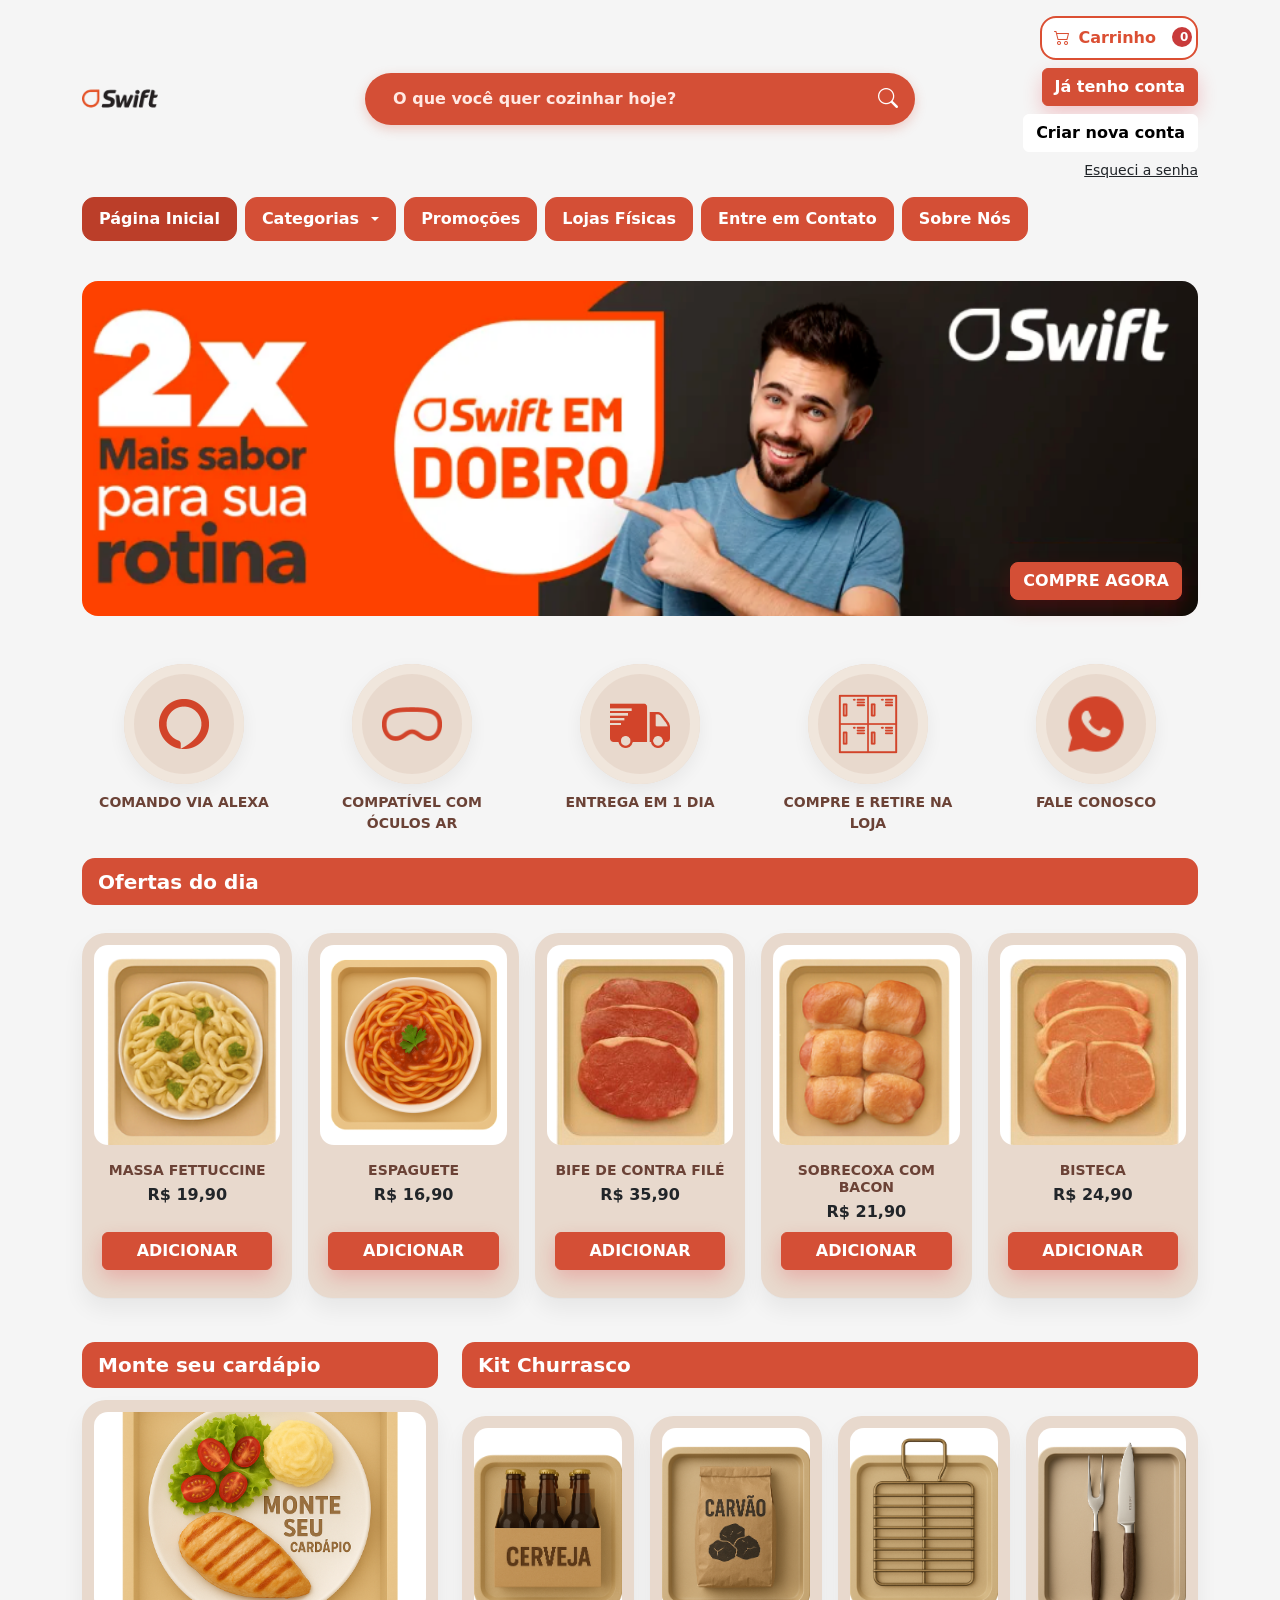
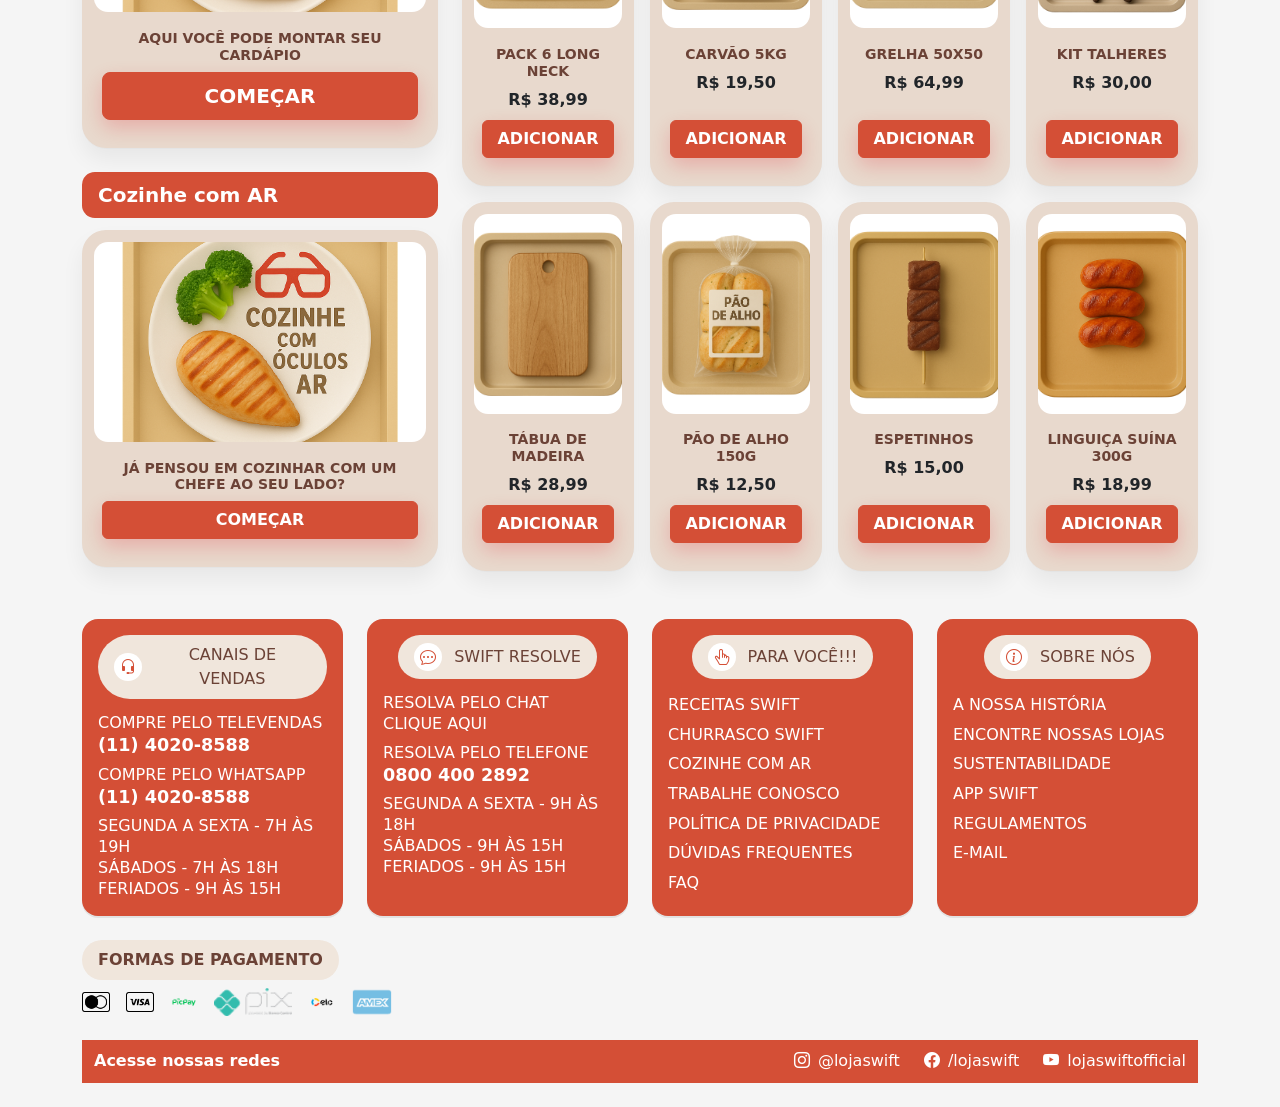
==== index.html @ cd91c1a8 "fix: melhora navegação da página inicial" ====
<!DOCTYPE html>
<html lang="pt-BR" data-bs-theme="light">
<head>
  <meta charset="utf-8" />
  <meta name="viewport" content="width=device-width, initial-scale=1" />
  <title>Swift — Página Inicial</title>
  <link href="https://cdn.jsdelivr.net/npm/bootstrap@5.3.3/dist/css/bootstrap.min.css" rel="stylesheet">
  <link href="https://cdn.jsdelivr.net/npm/bootstrap-icons@1.11.3/font/bootstrap-icons.css" rel="stylesheet">
  <link rel="stylesheet" href="css/theme.css">
</head>
<body class="bg-cream">

<header class="header bg-cream sticky-top">
  <div class="container py-3">
    <div class="row g-3 align-items-center">
      <!-- Logo -->
      <div class="col-12 col-lg-3 d-flex align-items-center">
        <img
          src="images/logo_swift.png"
          class="img-fluid"
          style="max-height: 42px;"
          alt="Swift"
        >
      </div>

      <!-- Busca -->
      <div class="col-12 col-lg-6">
        <form id="searchForm" class="search-bar d-flex align-items-center px-3" role="search">

          <input
            id="searchInput"
            class="search-input form-control border-0 bg-transparent"
            type="search"
            placeholder="O que você quer cozinhar hoje?"
            aria-label="Buscar produtos"
            autocomplete="off"
          >

          <button
            class="search-btn btn btn-link p-0 ms-2"
            type="submit"
            aria-label="Buscar"
          >
            <i class="bi bi-search"></i>
          </button>

        </form>
      </div>

      <!-- Carrinho e conta -->
      <div id="userActions" class="col-12 col-lg-3">

        <div class="d-flex flex-wrap justify-content-lg-end align-items-center gap-2">

          <a href="carrinho.html" class="btn cart-cta d-flex align-items-center">
            <i class="bi bi-cart2 me-2"></i>
            <span class="fw-semibold me-2">Carrinho</span>
            <span class="badge cart-badge" data-cart-count>0</span>
          </a>

          <a href="login.html" class="btn btn-primary" data-auth="login">
            Já tenho conta
          </a>

          <a href="cadastro.html" class="btn btn-light" data-auth="signup">
            Criar nova conta
          </a>

          <a href="cadastro.html#forgot" class="link-dark small" data-auth="forgot">
            Esqueci a senha
          </a>

          <div id="welcomeSlot" class="welcome-pill d-none"></div>
        </div>
      </div>
    </div>

    <nav class="nav-chips d-flex align-items-center gap-2 mt-3">
      <a class="nav-chip active" href="index.html">Página Inicial</a>
      <div class="dropdown">
        <button class="nav-chip dropdown-toggle" data-bs-toggle="dropdown" aria-expanded="false">
          Categorias
        </button>
        <ul class="dropdown-menu shadow border-0 rounded-4 p-3">
          <li><a class="dropdown-item fw-bold py-2" href="bovinos.html">Bovina</a></li>
          <li> <span class="dropdown-item text-muted"> Suína </span> </li>
          <li> <span class="dropdown-item text-muted"> Aves </span> </li>
          <li> <span class="dropdown-item text-muted"> Outros produtos </span> </li>
          <li> <span class="dropdown-item text-muted"> Acessórios </span> </li>
        </ul>
      </div>    
      <a class="nav-chip" href="#ofertas">Promoções</a>
      <a class="nav-chip" href="#">Lojas Físicas</a>
      <a class="nav-chip" href="#">Entre em Contato</a>
      <a class="nav-chip" href="#">Sobre Nós</a>
    </nav>
  </div>
</header>

<main class="container my-4">

  <!-- Banner -->
  <section class="banner position-relative">
    <img class="w-100 rounded-4" src="images/propaganda.png" alt="Swift em Dobro">
    <a href="#ofertas" class="btn btn-primary position-absolute bottom-0 end-0 m-3 fw-bold rounded-3">
      COMPRE AGORA </a>
  </section>

  <!-- Ícones / selos -->
  <section class="row row-cols-2 row-cols-md-5 g-4 mt-4 text-center selos">
    <div class="col">
      <div class="pill mx-auto"><img src="images/alexa.png" alt="Comando via Alexa"></div>
      <div class="mt-2 small text-brown fw-semibold">COMANDO VIA ALEXA</div>
    </div>
    <div class="col">
      <div class="pill mx-auto"><img src="images/visionpro.png" alt="Compatível com óculos AR"></div>
      <div class="mt-2 small text-brown fw-semibold">COMPATÍVEL COM ÓCULOS AR</div>
    </div>
    <div class="col">
      <div class="pill mx-auto"><img src="images/transporte.png" alt="Entrega em 1 dia"></div>
      <div class="mt-2 small text-brown fw-semibold">ENTREGA EM 1 DIA</div>
    </div>
    <div class="col">
      <div class="pill mx-auto"><img src="images/armarios.png" alt="Compre e retire na loja"></div>
      <div class="mt-2 small text-brown fw-semibold">COMPRE E RETIRE NA LOJA</div>
    </div>
    <div class="col">
      <div class="pill mx-auto"><img src="images/wpp.png" alt="Fale Conosco"></div>
      <div class="mt-2 small text-brown fw-semibold">FALE CONOSCO</div>
    </div>
  </section>

  <!-- Ofertas -->
  <section id="ofertas" class="mt-4 ofertas">
    <h5 class="section-bar">Ofertas do dia</h5>
    <div class="row row-cols-2 row-cols-md-5 g-3 mt-2">
      <article class="col massa">
        <div class="card h-100 card-tray">
          <img class="card-img-top tray-thumb" src="images/fettutine.png" alt="Massa Fettuccine">
          <div class="card-body d-flex flex-column">
            <h6 class="fw-bold text-uppercase text-brown small mb-1">MASSA FETTUCCINE</h6>
            <div class="fw-black mb-2">R$ 19,90</div>
            <button class="btn btn-primary mt-auto" data-add="Massa Fettuccine" data-price="19.9">ADICIONAR</button>
          </div>
        </div>
      </article>
      <article class="col espaguete">
        <div class="card h-100 card-tray">
          <img class="card-img-top tray-thumb" src="images/massa.png" alt="Espaguete">
          <div class="card-body d-flex flex-column">
            <h6 class="fw-bold text-uppercase text-brown small mb-1">ESPAGUETE</h6>
            <div class="fw-black mb-2">R$ 16,90</div>
            <button class="btn btn-primary mt-auto" data-add="Espaguete" data-price="16.9">ADICIONAR</button>
          </div>
        </div>
      </article>
      <article class="col bife">
        <div class="card h-100 card-tray">
          <img class="card-img-top tray-thumb" src="images/bife_gado.png" alt="Bife">
          <div class="card-body d-flex flex-column">
            <h6 class="fw-bold text-uppercase text-brown small mb-1">BIFE DE CONTRA FILÉ</h6>
            <div class="fw-black mb-2">R$ 35,90</div>
            <button class="btn btn-primary mt-auto" data-add="Bife" data-price="35.9">ADICIONAR</button>
          </div>
        </div>
      </article>
      <article class="col sobrecoxa">
        <div class="card h-100 card-tray">
          <img class="card-img-top tray-thumb" src="images/sobrecoxa.png" alt="Sobrecoxa">
          <div class="card-body d-flex flex-column">
            <h6 class="fw-bold text-uppercase text-brown small mb-1">SOBRECOXA COM BACON</h6>
            <div class="fw-black mb-2">R$ 21,90</div>
            <button class="btn btn-primary mt-auto" data-add="Sobrecoxa" data-price="21.9">ADICIONAR</button>
          </div>
        </div>
      </article>
      <article class="col bisteca">
        <div class="card h-100 card-tray">
          <img class="card-img-top tray-thumb" src="images/bisteca_porco.png" alt="Bisteca">
          <div class="card-body d-flex flex-column">
            <h6 class="fw-bold text-uppercase text-brown small mb-1">BISTECA</h6>
            <div class="fw-black mb-2">R$ 24,90</div>
            <button class="btn btn-primary mt-auto" data-add="Bisteca" data-price="24.9">ADICIONAR</button>
          </div>
        </div>
      </article>
    </div>
  </section>

<!-- Cardápio + AR à ESQUERDA | Kit à DIREITA -->
<section class="mt-4">
  <div class="row align-items-start g-4">

    <!-- ESQUERDA: Monte seu cardápio + Cozinhe com AR -->
    <div class="col-12 col-lg-4">
      <!-- Monte seu cardápio -->
      <h5 class="section-bar">Monte seu cardápio</h5>
      <div class="card h-100 card-tray mb-4">
        <img class="card-img-top tray-thumb" src="images/monte_seu_cardapio.png" alt="Monte seu cardápio">
        <div class="card-body d-flex flex-column">
          <h6 class="fw-bold text-uppercase text-brown small">AQUI VOCÊ PODE MONTAR SEU CARDÁPIO</h6>
          <a href="monteseucardapio.html" class="btn btn-primary btn-lg w-100" role="button"> COMEÇAR </a>
        </div>
      </div>

      <!-- Cozinhe com AR -->
      <h5 class="section-bar">Cozinhe com AR</h5>
      <div class="card h-100 card-tray">
        <img class="card-img-top tray-thumb" src="images/cozinhe_com_ar.png" alt="Cozinhe com AR">
        <div class="card-body d-flex flex-column">
          <h6 class="fw-bold text-uppercase text-brown small">JÁ PENSOU EM COZINHAR COM UM CHEFE AO SEU LADO?</h6>
          <a href="ar.html" class="btn btn-primary mt-auto">COMEÇAR</a>
        </div>
      </div>
    </div>

    <!-- DIREITA: Kit Churrasco ocupando toda a coluna -->
    <div class="col-12 col-lg-8">
      <h5 class="section-bar">Kit Churrasco</h5>

      <!-- Grid do kit -->
      <div class="row row-cols-2 row-cols-md-3 row-cols-xl-4 g-3 mt-1">

        <div class="col">
          <div class="card h-100 card-tray">
            <img class="card-img-top tray-thumb" src="images/cerveja.png" alt="Cerveja">
            <div class="card-body d-flex flex-column">
              <h6 class="fw-bold text-uppercase text-brown small">PACK 6 LONG NECK</h6>
              <div class="fw-black mb-2">R$ 38,99</div>
              <button class="btn btn-primary mt-auto" data-add="Pack 6 Long Neck" data-price="38.99">ADICIONAR</button>
            </div>
          </div>
        </div>

        <div class="col">
          <div class="card h-100 card-tray">
            <img class="card-img-top tray-thumb" src="images/carvao.png" alt="Carvão">
            <div class="card-body d-flex flex-column">
              <h6 class="fw-bold text-uppercase text-brown small">CARVÃO 5KG</h6>
              <div class="fw-black mb-2">R$ 19,50</div>
              <button class="btn btn-primary mt-auto" data-add="Carvão 5kg" data-price="19.50">ADICIONAR</button>
            </div>
          </div>
        </div>

        <div class="col">
          <div class="card h-100 card-tray">
            <img class="card-img-top tray-thumb" src="images/grelha.png" alt="Grelha 50x50">
            <div class="card-body d-flex flex-column">
              <h6 class="fw-bold text-uppercase text-brown small">GRELHA 50x50</h6>
              <div class="fw-black mb-2">R$ 64,99</div>
              <button class="btn btn-primary mt-auto"data-add="Grelha 50x50" data-price="64.99">ADICIONAR</button>
            </div>
          </div>
        </div>

        <div class="col">
          <div class="card h-100 card-tray">
            <img class="card-img-top tray-thumb" src="images/talheres.png" alt="Talheres">
            <div class="card-body d-flex flex-column">
              <h6 class="fw-bold text-uppercase text-brown small">KIT TALHERES</h6>
              <div class="fw-black mb-2">R$ 30,00</div>
              <button class="btn btn-primary mt-auto"data-add="Kit Talheres" data-price="30.00">ADICIONAR</button>
            </div>
          </div>
        </div>

        <div class="col">
          <div class="card h-100 card-tray">
            <img class="card-img-top tray-thumb" src="images/tabua.png" alt="Tábua">
            <div class="card-body d-flex flex-column">
              <h6 class="fw-bold text-uppercase text-brown small">TÁBUA DE MADEIRA</h6>
              <div class="fw-black mb-2">R$ 28,99</div>
              <button class="btn btn-primary mt-auto"data-add="Tábua de madeira" data-price="28.99">ADICIONAR</button>
            </div>
          </div>
        </div>

        <div class="col">
          <div class="card h-100 card-tray">
            <img class="card-img-top tray-thumb" src="images/pao_de_alho.png" alt="Pão de Alho">
            <div class="card-body d-flex flex-column">
              <h6 class="fw-bold text-uppercase text-brown small">PÃO DE ALHO 150G</h6>
              <div class="fw-black mb-2">R$ 12,50</div>
              <button class="btn btn-primary mt-auto"data-add="Pão de alho 150g" data-price="12.50">ADICIONAR</button>
            </div>
          </div>
        </div>

        <div class="col">
          <div class="card h-100 card-tray">
            <img class="card-img-top tray-thumb" src="images/espetinho.png" alt="Espetinho">
            <div class="card-body d-flex flex-column">
              <h6 class="fw-bold text-uppercase text-brown small">ESPETINHOS</h6>
              <div class="fw-black mb-2">R$ 15,00</div>
              <button class="btn btn-primary mt-auto"data-add="Espetinhos" data-price="15.00">ADICIONAR</button>
            </div>
          </div>
        </div>

        <div class="col">
          <div class="card h-100 card-tray">
            <img class="card-img-top tray-thumb" src="images/linguica.png" alt="Linguiça">
            <div class="card-body d-flex flex-column">
              <h6 class="fw-bold text-uppercase text-brown small">LINGUIÇA SUÍNA 300G</h6>
              <div class="fw-black mb-2">R$ 18,99</div>
              <button class="btn btn-primary mt-auto"data-add="Linguiça suína 300g" data-price="18.99">ADICIONAR</button>
            </div>
          </div>
        </div>

      </div>
    </div>

  </div>
</section>

</main>

<footer class="swift-footer py-4">
  <div class="container">
    <!-- 4 cards -->
    <div class="row g-4">
      <div class="col-12 col-md-3">
        <div class="foot-card">
          <div class="foot-pill"><i class="bi bi-headset"></i><span>CANAIS DE VENDAS</span></div>
          <div class="foot-text">
            <div>COMPRE PELO TELEVENDAS</div>
            <div class="foot-strong">(11) 4020-8588</div>
            <div class="mt-2">COMPRE PELO WHATSAPP</div>
            <div class="foot-strong">(11) 4020-8588</div>
            <div class="foot-small mt-2">SEGUNDA A SEXTA - 7H ÀS 19H<br>SÁBADOS - 7H ÀS 18H<br>FERIADOS - 9H ÀS 15H</div>
          </div>
        </div>      
      </div>

      <div class="col-12 col-md-3">
        <div class="foot-card">
          <div class="foot-pill"><i class="bi bi-chat-dots"></i><span>SWIFT RESOLVE</span></div>
          <div class="foot-text">
            <div>RESOLVA PELO CHAT</div>
            <div class="foot-link">CLIQUE AQUI</div>
            <div class="mt-2">RESOLVA PELO TELEFONE</div>
            <div class="foot-strong">0800 400 2892</div>
            <div class="foot-small mt-2">SEGUNDA A SEXTA - 9H ÀS 18H<br>SÁBADOS - 9H ÀS 15H<br>FERIADOS - 9H ÀS 15H</div>
          </div>
        </div>
      </div>

      <div class="col-12 col-md-3">
        <div class="foot-card">
          <div class="foot-pill"><i class="bi bi-hand-index-thumb"></i><span>PARA VOCÊ!!!</span></div>
          <ul class="foot-list">
            <li>RECEITAS SWIFT</li><li>CHURRASCO SWIFT</li><li>COZINHE COM AR</li><li>TRABALHE CONOSCO</li><li>POLÍTICA DE PRIVACIDADE</li><li>DÚVIDAS FREQUENTES</li><li>FAQ</li>
          </ul>
        </div>
      </div>

      <div class="col-12 col-md-3">
        <div class="foot-card">
          <div class="foot-pill"><i class="bi bi-info-circle"></i><span>SOBRE NÓS</span></div>
          <ul class="foot-list">
            <li>A NOSSA HISTÓRIA</li><li>ENCONTRE NOSSAS LOJAS</li><li>SUSTENTABILIDADE</li><li>APP SWIFT</li><li>REGULAMENTOS</li><li>E-MAIL</li>
          </ul>
        </div>
      </div>
    </div>

<!-- formas de pagamento -->
<section class="my-4 pay-area">
  <span class="foot-badge">FORMAS DE PAGAMENTO</span>
  <div class="pay-logos pay-mini d-flex align-items-center gap-3 mt-2 flex-wrap">
    <img src="images/master.png"  alt="Mastercard" class="pay-logo">
    <img src="images/visa.png"    alt="Visa"       class="pay-logo">
    <img src="images/picpay.png"  alt="PicPay"     class="pay-logo">
    <img src="images/pix.png"     alt="Pix"        class="pay-logo">
    <img src="images/elo.png"     alt="Elo"        class="pay-logo">
    <img src="images/amex.png"    alt="Amex"       class="pay-logo">
  </div>
</section>

  <!-- faixa final -->
  <div class="foot-bar mt-4">
    <div class="container d-flex flex-wrap gap-3 justify-content-between align-items-center">
      <div class="foot-bar-text"><strong>Acesse nossas redes</strong></div>
      <div class="d-flex align-items-center gap-4">
        <span class="d-flex align-items-center gap-2"><i class="bi bi-instagram"></i>@lojaswift</span>
        <span class="d-flex align-items-center gap-2"><i class="bi bi-facebook"></i>/lojaswift</span>
        <span class="d-flex align-items-center gap-2"><i class="bi bi-youtube"></i>lojaswiftofficial</span>
      </div>
    </div>
  </div>
</footer>

<script src="https://cdn.jsdelivr.net/npm/bootstrap@5.3.3/dist/js/bootstrap.bundle.min.js"></script>
<script src="js/app.js"></script>
</body>
</html>
---- css/theme.css ----
/* =========================
   THEME.CSS — versão completa (combinada para index e login, com carrinho corrigido)
   ========================= */

   :root{
    --page:#f5f5f5;
    --swift-red:#d44f36;
    --swift-red-700:#d44f36;
    --chip:#d44f36;
    --chip-700:#bb3e29;
    --brown:#6b4236;
    --tile:#e8d9cd;
    --tile-weak:#f0e6dc;
    --thumb-h:200px;
    --foot-minh:270px;
  
    /* Cardápios (tamanho do ícone do dia) */
    --day-size:128px;
  }
  
  html,body{height:100%}
  html{scroll-behavior:smooth;
  scroll-padding-top:120px;
  }
  body{background:var(--page);color:#1b1b1b}
  
  .fw-black{font-weight:900}
  .text-brown{color:var(--brown)!important}
  
  .header{background:var(--page);position:sticky;top:0;z-index:1030;border-bottom:1px solid rgba(0,0,0,.06)}
  main{background:transparent;padding:0}
  
  /* ===== Estilos para Carrinho de Compras (adicionado/restaurado para index) ===== */
  /* Assumindo classes comuns; ajuste se o seu HTML usar nomes diferentes */
  .cart-icon,
  .shopping-cart,
  .navbar .cart-link {
    display: inline-flex !important;
    align-items: center;
    gap: 0.5rem;
    color: var(--brown);
    text-decoration: none;
    font-weight: 600;
    padding: 0.5rem;
    border-radius: 12px;
    transition: background 0.2s ease;
  }
  .cart-icon:hover,
  .shopping-cart:hover,
  .navbar .cart-link:hover {
    background: var(--tile-weak);
    color: var(--chip);
  }
  .cart-badge {
    background: var(--swift-red);
    color: #fff;
    border-radius: 50%;
    width: 20px;
    height: 20px;
    display: grid;
    place-items: center;
    font-size: 0.75rem;
    font-weight: 700;
    position: relative;
    top: -8px;
    right: -8px;
  }
  .navbar .ms-auto.small,
  .ms-auto.small.d-none.d-lg-block {
    display: flex !important; /* Visível por padrão na index */
    align-items: center;
    gap: 1rem;
  }
  
  /* ===== Busca (estilos da index original) ===== */
  .search-bar{
    height:52px;border-radius:28px;background:var(--chip);color:#fff;
    box-shadow:0 4px 12px rgba(212,79,54,.25);
  }
  .search-input{color:#fff!important;font-weight:600}
  .search-input::placeholder{color:#ffe9e3;opacity:1}
  .search-btn{color:#fff!important;font-size:1.25rem}
  
  /* ===== Chips de navegação (estilos da index original) ===== */
  .nav-chips{gap:.6rem}
  .nav-chip{
    display:inline-flex;align-items:center;gap:.5rem;
    padding:.55rem 1rem;border-radius:12px;
    background:var(--chip);color:#fff;text-decoration:none;font-weight:700;
    border:1px solid var(--chip);
  }
  .nav-chip.active{background:var(--chip-700);border-color:var(--chip-700)}
  
  /* ===== Botões (base da index, com override para auth abaixo) ===== */
  .btn-primary{
    background:var(--swift-red)!important;
    border-color:var(--swift-red)!important;
    font-weight:700;
    box-shadow:0 8px 20px rgba(227,6,19,.2);
  }
  .btn-primary:hover{
    background:var(--swift-red-700)!important;
    border-color:var(--swift-red-700)!important;
  }
  .btn-light{background:#fff;border-color:#fff;font-weight:700}
  
  /* Botão “chip” (base global, do segundo arquivo - útil para index) */
  .btn-chip{
    background:var(--chip);color:#fff;border:0;border-radius:999px;
    padding:.55rem 1.1rem;font-weight:800;display:inline-flex;align-items:center;justify-content:center;
    text-decoration:none;box-shadow:0 8px 20px rgba(212,79,54,.25);
  }
  .btn-chip:hover{filter:brightness(.95);color:#fff}
  
  /* ===== Banner (estilos da index original) ===== */
  .banner{margin-top:.75rem}
  .banner img{width:100%;max-height:360px;object-fit:cover;object-position:center;border-radius:18px}
  
  /* ===== Selos (estilos da index original) ===== */
  .selos{margin-top:1.25rem}
  .pill{
    width:120px;height:120px;border-radius:60px;display:grid;place-items:center;
    background:var(--tile);box-shadow:inset 0 0 0 10px var(--tile-weak), 0 6px 18px rgba(0,0,0,.06);
    margin-inline:auto;
  }
  .pill img{width:60px;height:60px;object-fit:contain}
  
  /* ===== Barras de seção (estilos da index original) ===== */
  .section-bar{
    width:100%;font-weight:800;padding:.7rem 1rem;margin:1.25rem 0 .75rem;border-radius:.8rem;
    background:var(--swift-red);
    color:#fff;
  }
  .section-bar.beige{background:var(--tile-weak);color:var(--brown)}
  
  /* ===== Cards comuns (estilos da index original) ===== */
  .card-tray{
    background:var(--tile);border:0;border-radius:24px;padding:.75rem;
    text-align:center;transition:transform .2s ease, box-shadow .2s ease;
    box-shadow:0 1px 0 rgba(0,0,0,.02), 0 12px 22px rgba(0,0,0,.06);
  }
  .card-tray:hover{transform:translateY(-2px);box-shadow:0 16px 28px rgba(0,0,0,.08)}
  .tray-thumb{
    width:100%;height:var(--thumb-h);object-fit:cover;object-position:center;
    background:#fff;border-radius:14px;margin-bottom:.6rem;
  }
  .card-body{padding:.5rem .5rem 1rem}
  
  /* ===== Rodapé simples (base da index original) ===== */
  footer{background:transparent;border-top:1px solid rgba(0,0,0,.06);padding:1.25rem 0;text-align:center}
  
  /* Rodapé avançado (swift-footer, adicionado de volta do segundo arquivo - para corrigir index) */
  .swift-footer{background:#fff;padding-bottom:0}
  .swift-footer .row.g-4{align-items:stretch}
  .swift-footer .row.g-4 > [class*="col-"]{display:flex;flex-direction:column;gap:12px}
  
  .swift-footer .foot-card{
    display:flex;flex-direction:column;height:100%;
    background:var(--chip);color:#fff;border-radius:16px;padding:16px;
    box-shadow:0 2px 0 rgba(0,0,0,.08);min-height:var(--foot-minh);
  }
  .swift-footer .foot-card > .foot-pill{
    display:inline-flex;align-items:center;gap:.75rem;
    background:var(--tile-weak);color:var(--brown);
    border-radius:999px;padding:.5rem 1rem;margin:0 auto .9rem;
  }
  .swift-footer .foot-card > .foot-pill i{
    background:#fff;width:28px;height:28px;border-radius:50%;
    display:grid;place-items:center;color:var(--chip);font-size:16px;
  }
  .swift-footer .foot-text{line-height:1.3;text-align:left}
  .swift-footer .foot-strong{font-weight:800;font-size:1.1rem}
  .swift-footer .foot-list{list-style:none;margin:0;padding:0;display:flex;flex-direction:column;gap:.35rem;text-align:left}
  .swift-footer .pay-area{text-align:left}
  .swift-footer .pay-area .foot-badge{
    display:inline-block;background:var(--tile-weak);color:var(--brown);
    font-weight:800;border-radius:999px;padding:.5rem 1rem;margin-left:0;
  }
  .swift-footer .pay-area .pay-logos{display:flex;align-items:center;gap:12px;flex-wrap:wrap;justify-content:flex-start}
  .pay-logo{height:40px;object-fit:contain}
  .swift-footer .foot-bar{background:var(--chip);color:#fff;padding:.6rem 0;margin-top:1.5rem}
  
  /* =========================================================
     PÁGINA “MONTE SEU CARDÁPIO” (ajustes específicos, adicionado de volta do segundo arquivo - para index se aplicável)
     ========================================================= */
  .left-stack{display:flex;flex-direction:column;gap:1rem;align-items:flex-start}
  
  .day-thumb{
    width:var(--day-size);height:var(--day-size);flex:0 0 var(--day-size);
    object-fit:contain;border-radius:16px;
    box-shadow:inset 0 0 0 8px var(--tile-weak), 0 8px 18px rgba(0,0,0,.06);
  }
  .panel-soft img.day-thumb{width:var(--day-size)!important;height:var(--day-size)!important;max-width:none}
  @media (max-width:992px){.day-thumb{width:96px;height:96px}}
  
  .panel-soft{
    background:var(--tile);border-radius:18px;padding:1.15rem 1.25rem;box-shadow:0 6px 18px rgba(0,0,0,.06);
    display:flex;flex-direction:column;
  }
  .panel-soft .head{white-space:nowrap;font-size:1.05rem}
  .panel-soft .d-flex.gap-3{gap:1.25rem !important}
  
  section .row.row-cols-1.row-cols-md-2.g-4 > .col{display:flex}
  section .row.row-cols-1.row-cols-md-2.g-4 > .col > .panel-soft{flex:1}
  
  .panel-soft > .d-flex:last-of-type{margin-top:auto;align-items:center}
  .panel-soft > .d-flex:last-of-type .btn{margin-bottom:0 !important}
  
  .sidebar-action .btn{display:block;width:100%}
  .sidebar-action .btn + .btn{margin-top:1rem}
  
  aside .badge.bg-deep{margin-bottom:.75rem}
  
  @media (min-width:992px){
    main .row.g-4 > aside.col-lg-4{flex:0 0 27%;max-width:27%}
    main .row.g-4 > section.col-lg-8{flex:0 0 73%;max-width:73%}
    aside .sidebar-action{margin-top:-1.45rem !important}
  }
  
  /* =========================================================
     Estilos de Autenticação e Cadastro (do arquivo original - login funcionando)
     ========================================================= */
  .auth-hero{
    min-height:100vh;
    background:url("../images/fundo1.png") center/cover no-repeat fixed;
    display:grid;place-items:center;position:relative;
  }
  .auth-overlay{
    position:absolute;inset:0;
    background:linear-gradient(180deg,rgba(0,0,0,.08),rgba(0,0,0,.25));
  }
  .auth-card{
    width:min(480px,92vw);
    background:rgba(255,255,255,.82);
    backdrop-filter:blur(10px);
    border:1px solid rgba(0,0,0,.06);
    border-radius:16px;padding:1.25rem;
    box-shadow:0 12px 28px rgba(0,0,0,.12);
  }
  .auth-input{
    height:48px;border-radius:24px;
    background:#f7f1eb;border:1px solid #eadfd6;font-weight:600;
  }
  .auth-input:focus{
    border-color:#d44f36;
    box-shadow:0 0 0 .2rem rgba(212,79,54,.15);
  }
  /* Override específico para auth (mantém o que estava bom no login) */
  .auth-hero .btn-primary,
  body.cadastro .btn-primary{
    background: rgba(227,6,19,0.5) !important;
    border: none !important;
    font-weight:700;
    box-shadow: 0 4px 12px rgba(227,6,19,.25);
  }
  .auth-hero .btn-primary:hover,
  body.cadastro .btn-primary:hover{
    background: rgba(227,6,19,0.8) !important;
  }
  
  /* Esconder elementos da navbar APENAS em auth/login/cadastro (corrigido para não afetar index) */
  .auth-hero .navbar .ms-auto.small,
  .auth-hero .ms-auto.small.d-none.d-lg-block,
  body.cadastro .navbar .ms-auto.small,
  body.cadastro .ms-auto.small.d-none.d-lg-block {
    display: none !important;
  }
  
  .auth-hero + header,
  .auth-hero + footer,
  header.header.bg-cream,
  footer {
    background: transparent !important;
    border: none !important;
    box-shadow: none !important;
  }
  
  body.cadastro{ margin:0; padding:0; min-height:100vh; }
  body.cadastro .header{
    position:absolute; top:0; left:0;
    background:transparent !important; border:none !important; box-shadow:none !important;
  }
  body.cadastro footer{ display:none; }
  
  body.cadastro .cadastro-hero{
    min-height:100vh;
    background:url("../images/fundo2.png") center/cover no-repeat fixed;
    display:grid; place-items:center; position:relative;
  }
  
  body.cadastro .cadastro-overlay{
    position:absolute; inset:0; z-index:1; pointer-events:none;
    background:linear-gradient(180deg, rgba(0,0,0,.05), rgba(0,0,0,.25));
  }
  
  body.cadastro .auth-card{
    position:relative; z-index:2;
    width:min(600px,92vw);
    background:rgba(255,255,255,.85);
    backdrop-filter:blur(12px);
    border-radius:18px; padding:1.5rem;
    box-shadow:0 12px 28px rgba(0,0,0,.15);
  }
  
  body.cadastro .auth-input{
    height:48px; border-radius:24px; background:#f7f1eb;
    border:1px solid #eadfd6; font-weight:600;
  }
  body.cadastro .auth-input:focus{
    border-color:#d44f36; box-shadow:0 0 0 .2rem rgba(212,79,54,.15);
  }
  
  body.cadastro .nav-pills .nav-link{
    border-radius:20px; font-weight:600;
    color:var(--brown); background:var(--tile-weak);
  }
  body.cadastro .nav-pills .nav-link.active{
    background:var(--swift-red) !important; color:#fff !important;
  }
  
  .pay-logos img {
    height: 28px;
    width: auto;
  }
  
  /* ===== Responsivo base (para index) ===== */
  @media (max-width:992px){
    .tray-thumb{height:180px}
    .pill{width:96px;height:96px;border-radius:48px}
    .pill img{width:48px;height:48px}
  }
  /* Pill "Bem-vindo, Nome" */
.welcome-pill{
  background:#db4f33;        /* laranja Swift */
  color:#fff;
  border-radius:20px;
  padding:8px 14px;
  font-weight:700;
  line-height:1;
  white-space:nowrap;
}

/* Botão de carrinho grande */
.cart-cta{
  background:#fff;
  border:2px solid #db4f33;
  color:#db4f33;
  border-radius:16px;
  padding:8px 12px;
}
.cart-cta:hover{
  background:#ffe9e4;
  color:#b93f28;
  border-color:#b93f28;
}

/* Badge do contador dentro do botão */
.cart-badge{
  background:#c83b3b;
  color:#fff;
  border-radius:12px;
  padding:2px 8px;
  font-weight:700;
}
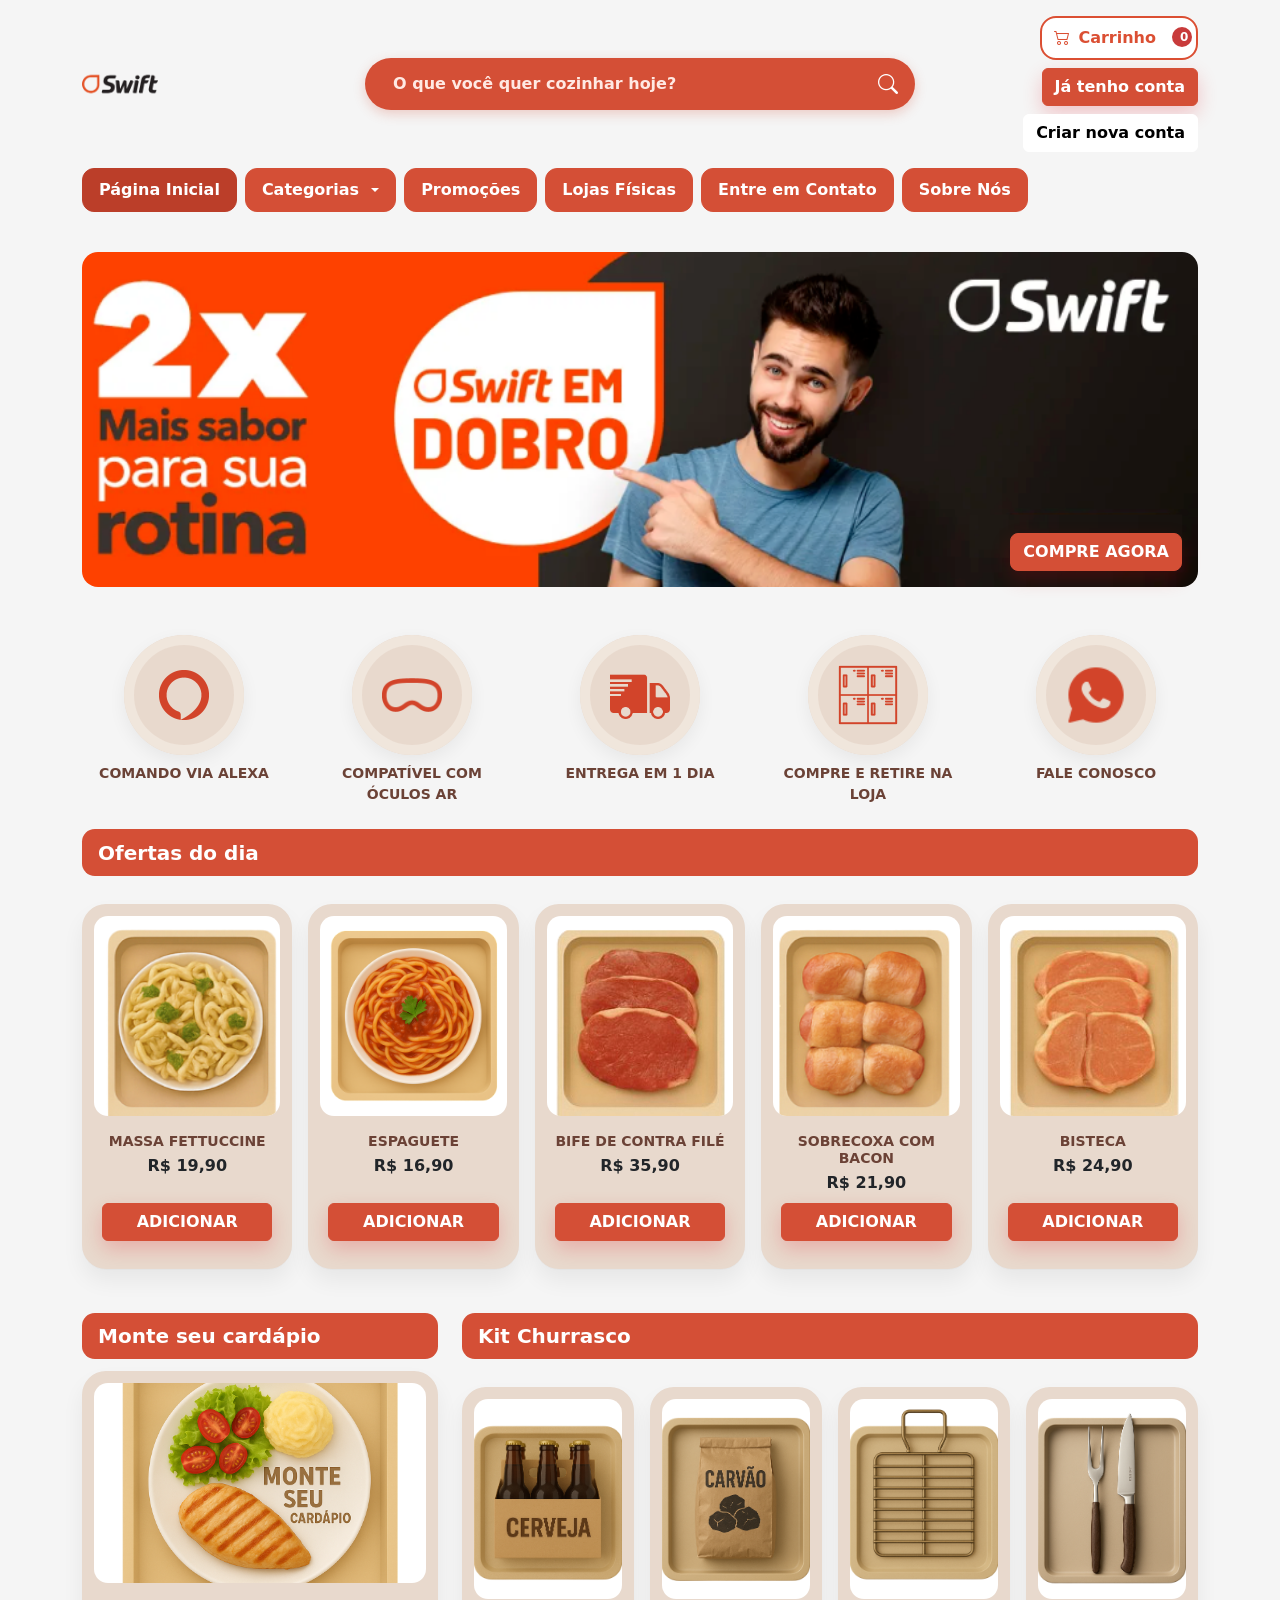
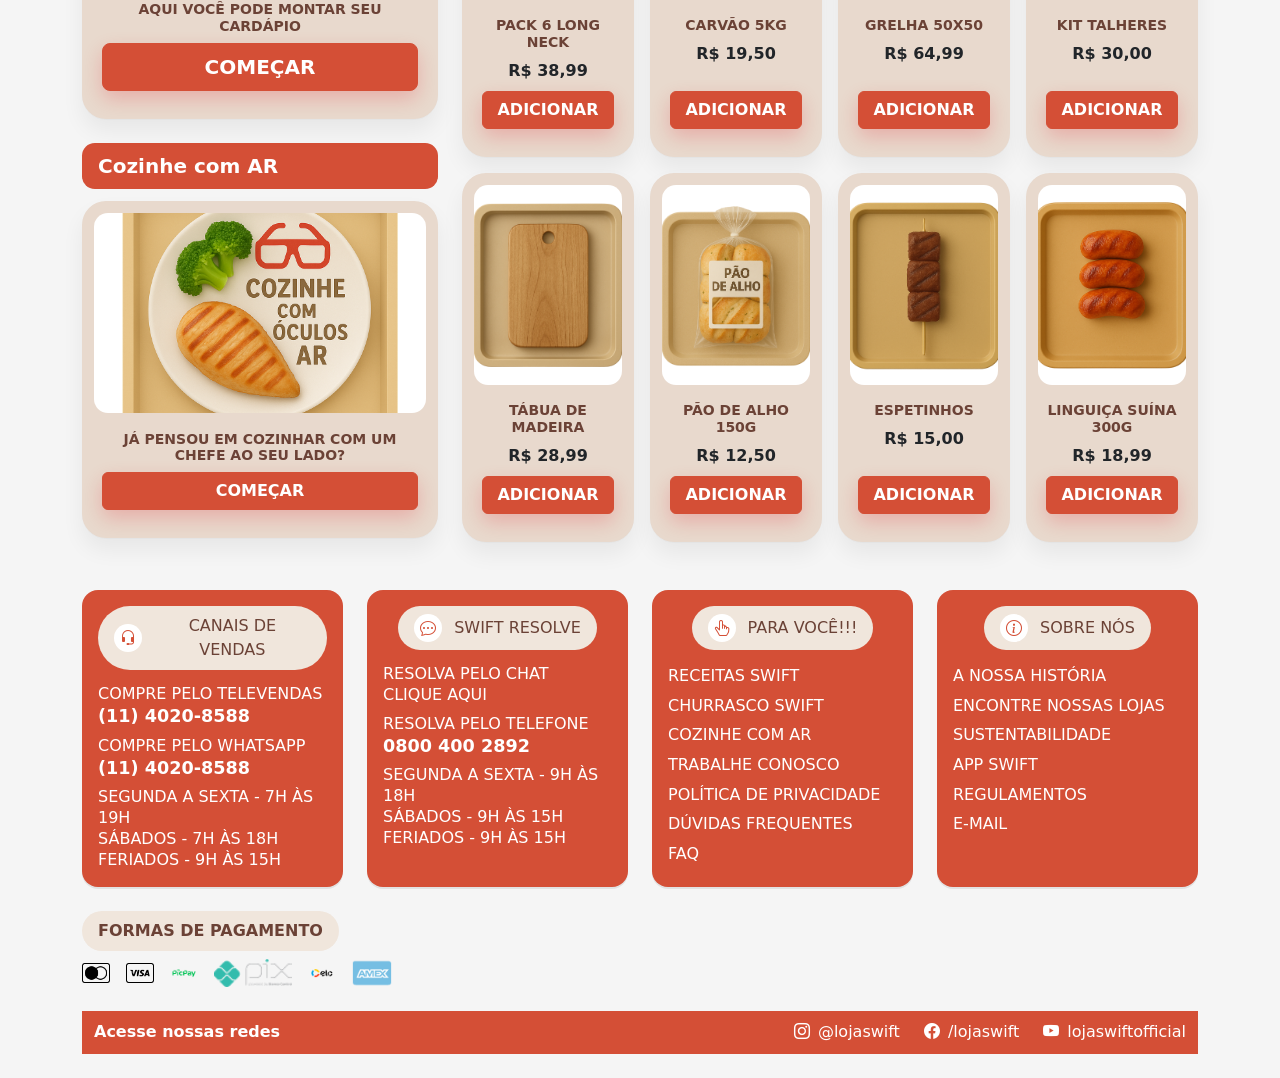
==== commit c6e6f41c: "fix: correção do código" ====
--- a/index.html
+++ b/index.html
@@ -57,19 +57,13 @@
             <span class="fw-semibold me-2">Carrinho</span>
             <span class="badge cart-badge" data-cart-count>0</span>
           </a>
-
-          <a href="login.html" class="btn btn-primary" data-auth="login">
-            Já tenho conta
-          </a>
-
-          <a href="cadastro.html" class="btn btn-light" data-auth="signup">
-            Criar nova conta
-          </a>
-
-          <a href="cadastro.html#forgot" class="link-dark small" data-auth="forgot">
-            Esqueci a senha
-          </a>
-
+          <a href="login.html" class="btn btn-primary" data-auth="login"> Já tenho conta </a>
+          <a href="cadastro.html" class="btn btn-light" data-auth="signup"> Criar nova conta </a>
+          <div id="welcomeSlot" class="welcome-pill d-none"></div>
+            <button type="button" class="btn btn-outline-dark d-none" data-auth="logout">
+              <i class="bi bi-box-arrow-right me-1"></i>
+              Sair 
+            </button>
           <div id="welcomeSlot" class="welcome-pill d-none"></div>
         </div>
       </div>
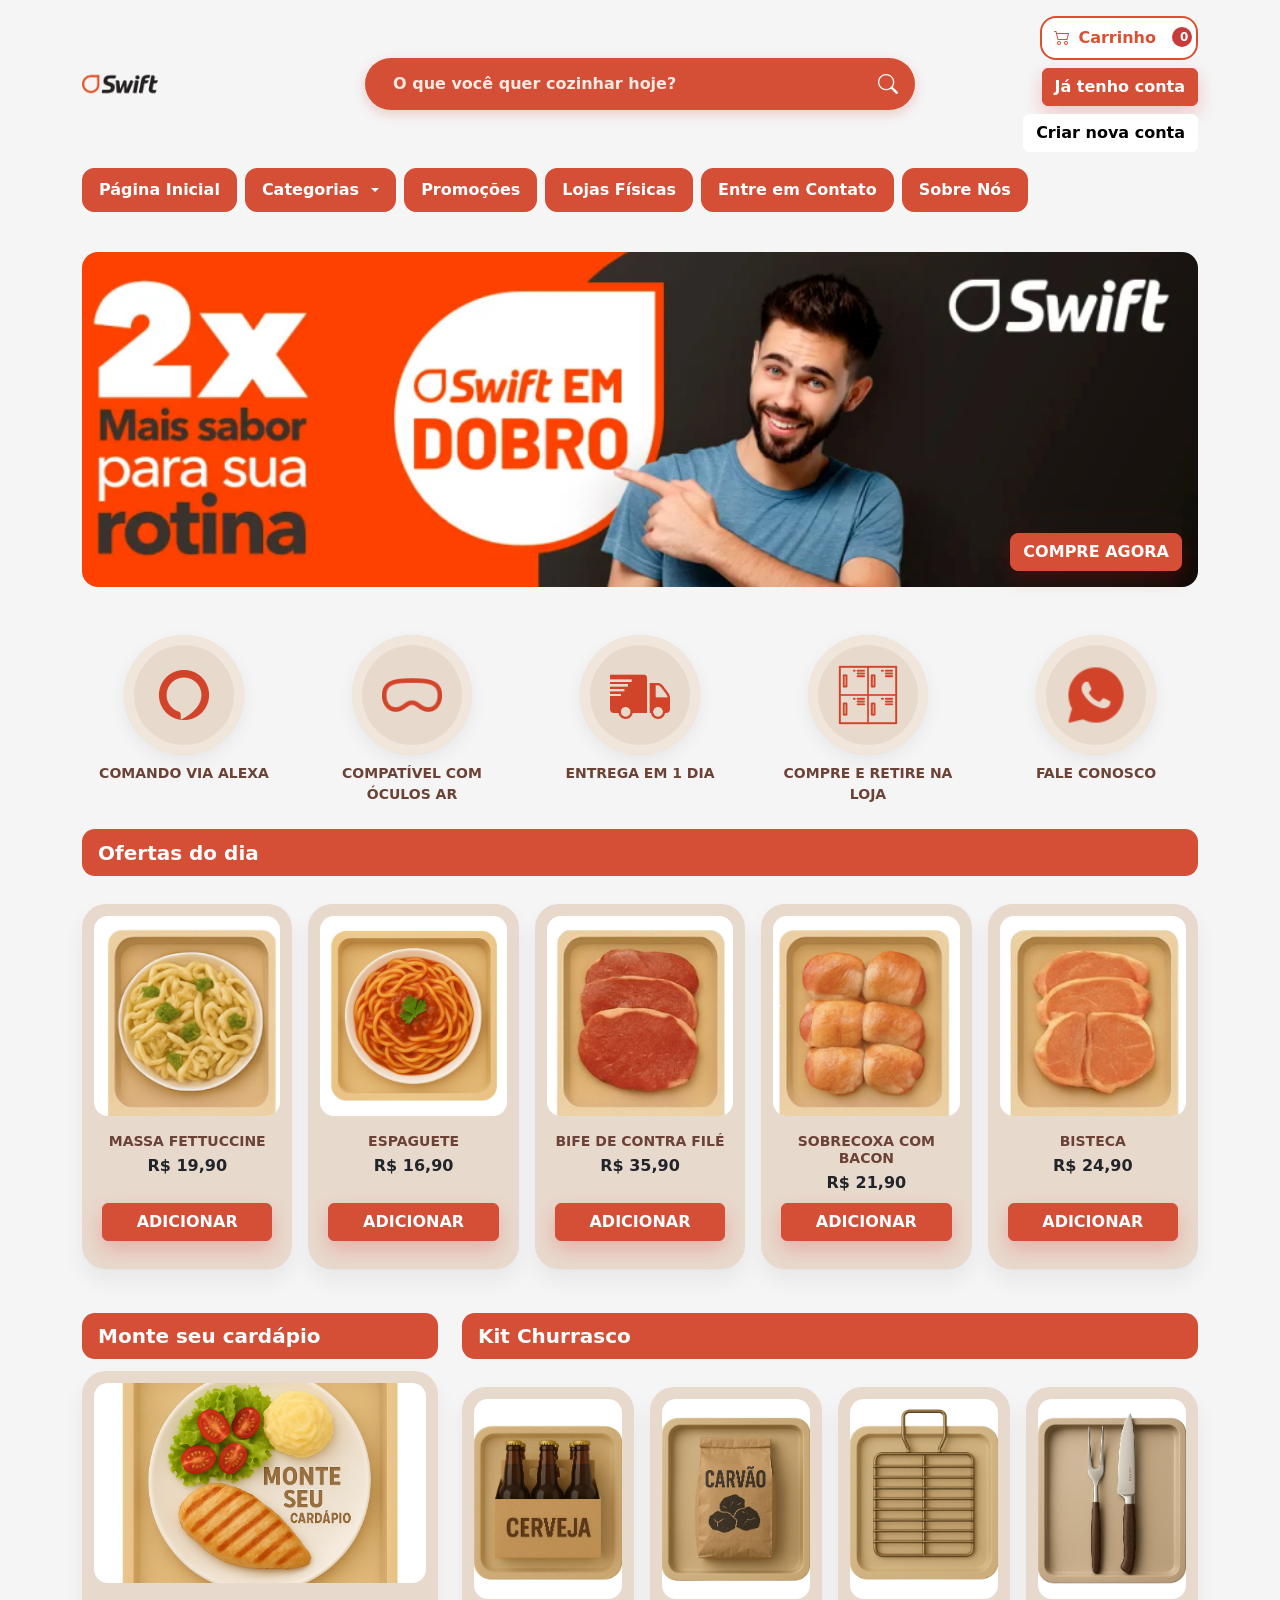
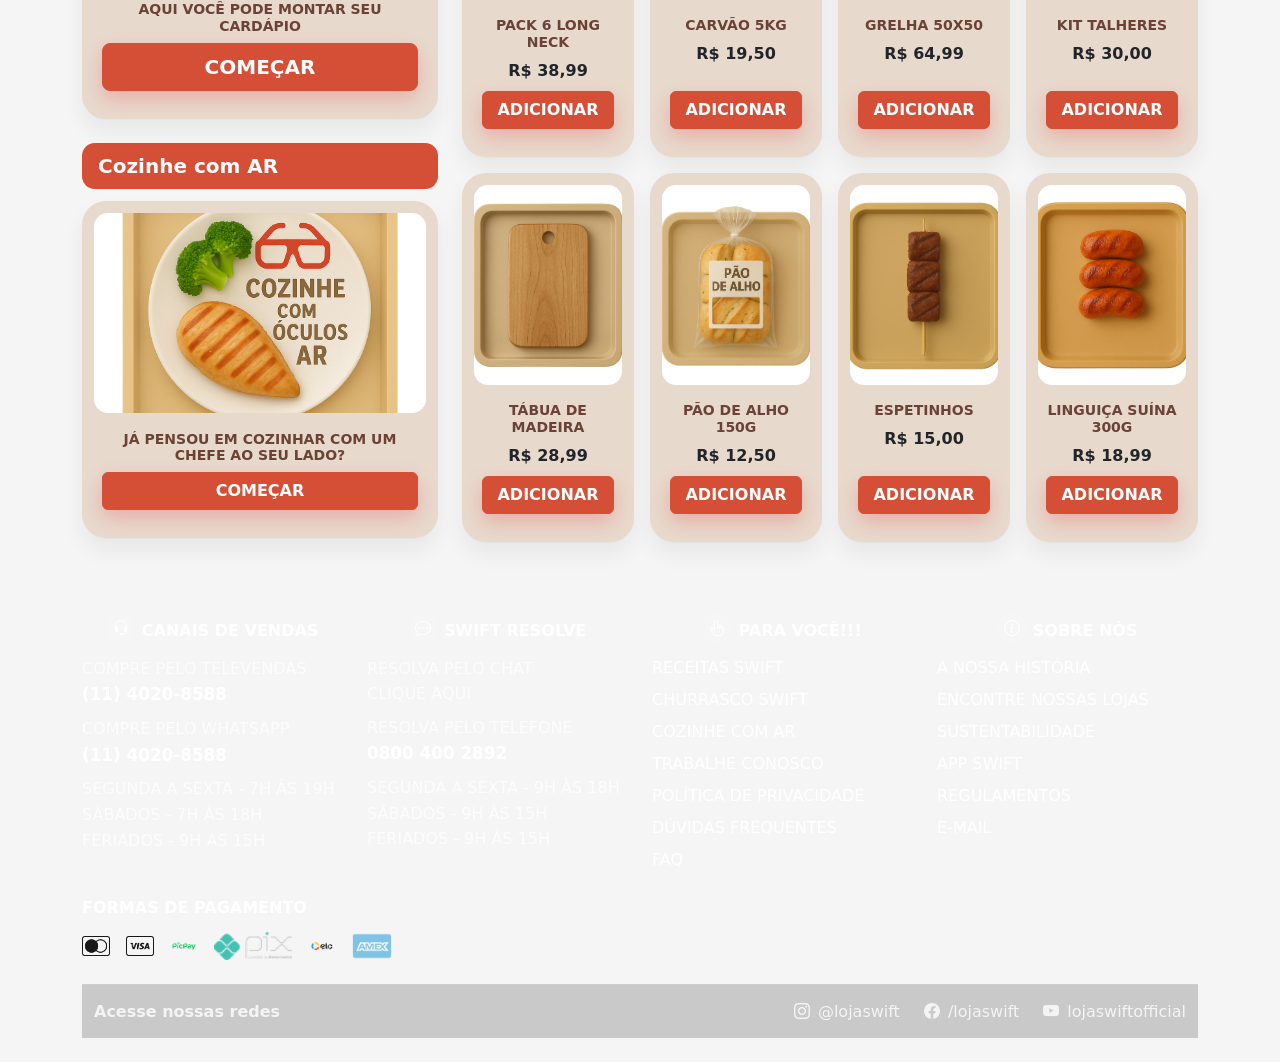
==== commit 16f19aa8: "feat: adiciona botão voltar ao topo" ====
--- a/index.html
+++ b/index.html
@@ -386,6 +386,15 @@
   </div>
 </footer>
 
+<button
+  type="button"
+  id="backToTop"
+  class="back-to-top"
+  aria-label="Voltar ao topo"
+>
+  <i class="bi bi-arrow-up"></i>
+</button>
+
 <script src="https://cdn.jsdelivr.net/npm/bootstrap@5.3.3/dist/js/bootstrap.bundle.min.js"></script>
 <script src="js/app.js"></script>
 </body>
--- a/css/theme.css
+++ b/css/theme.css
@@ -27,8 +27,13 @@
   .fw-black{font-weight:900}
   .text-brown{color:var(--brown)!important}
   
-  .header{background:var(--page);position:sticky;top:0;z-index:1030;border-bottom:1px solid rgba(0,0,0,.06)}
-  main{background:transparent;padding:0}
+  .header{
+  background:var(--page);
+  position:relative;
+  z-index:1030;
+  border-bottom:1px solid rgba(0,0,0,.08);
+  box-shadow:0 2px 10px rgba(0,0,0,.04);
+  }
   
   /* ===== Estilos para Carrinho de Compras (adicionado/restaurado para index) ===== */
   /* Assumindo classes comuns; ajuste se o seu HTML usar nomes diferentes */
@@ -84,12 +89,34 @@
   /* ===== Chips de navegação (estilos da index original) ===== */
   .nav-chips{gap:.6rem}
   .nav-chip{
-    display:inline-flex;align-items:center;gap:.5rem;
-    padding:.55rem 1rem;border-radius:12px;
-    background:var(--chip);color:#fff;text-decoration:none;font-weight:700;
-    border:1px solid var(--chip);
-  }
-  .nav-chip.active{background:var(--chip-700);border-color:var(--chip-700)}
+  display:inline-flex;
+  align-items:center;
+  gap:.5rem;
+  padding:.55rem 1rem;
+  border-radius:12px;
+  background:var(--chip);
+  color:#fff;
+  text-decoration:none;
+  font-weight:700;
+  border:1px solid var(--chip);
+  transition:
+    transform .2s ease,
+    background-color .2s ease,
+    box-shadow .2s ease;
+}
+
+.nav-chip:hover{
+  color:#fff;
+  background:var(--chip-700);
+  border-color:var(--chip-700);
+  transform:translateY(-2px);
+  box-shadow:0 6px 14px rgba(0,0,0,.12);
+}
+
+.nav-chip:active{
+  transform:translateY(0);
+}
+/*.nav-chip.active{background:var(--chip-700);border-color:var(--chip-700)}
   
   /* ===== Botões (base da index, com override para auth abaixo) ===== */
   .btn-primary{
@@ -111,7 +138,21 @@
     text-decoration:none;box-shadow:0 8px 20px rgba(212,79,54,.25);
   }
   .btn-chip:hover{filter:brightness(.95);color:#fff}
-  
+  .btn{
+  transition:
+    transform .2s ease,
+    box-shadow .2s ease,
+    background-color .2s ease;
+  }
+
+  .btn:hover{
+  transform:translateY(-1px);
+  } 
+
+  .btn:active{
+  transform:translateY(0);
+  }
+
   /* ===== Banner (estilos da index original) ===== */
   .banner{margin-top:.75rem}
   .banner img{width:100%;max-height:360px;object-fit:cover;object-position:center;border-radius:18px}
@@ -149,37 +190,143 @@
   /* ===== Rodapé simples (base da index original) ===== */
   footer{background:transparent;border-top:1px solid rgba(0,0,0,.06);padding:1.25rem 0;text-align:center}
   
-  /* Rodapé avançado (swift-footer, adicionado de volta do segundo arquivo - para corrigir index) */
-  .swift-footer{background:#fff;padding-bottom:0}
-  .swift-footer .row.g-4{align-items:stretch}
-  .swift-footer .row.g-4 > [class*="col-"]{display:flex;flex-direction:column;gap:12px}
-  
+  /* =========================================================
+   RODAPÉ PROFISSIONAL
+   ========================================================= */
+
+  .swift-footer{
+    width:100%;
+    margin-top:3rem;
+    background:#3f2923;
+    color:#fff;
+    padding:0;
+  }
+  .swift-footer .container{
+    width:100%;
+  }
+  .swift-footer .row.g-4{
+    align-items:flex-start;
+  }
+  .swift-footer .row.g-4 > [class*="col-"]{
+    display:block;
+  }
+
+  /* Colunas do rodapé */
   .swift-footer .foot-card{
-    display:flex;flex-direction:column;height:100%;
-    background:var(--chip);color:#fff;border-radius:16px;padding:16px;
-    box-shadow:0 2px 0 rgba(0,0,0,.08);min-height:var(--foot-minh);
-  }
-  .swift-footer .foot-card > .foot-pill{
-    display:inline-flex;align-items:center;gap:.75rem;
-    background:var(--tile-weak);color:var(--brown);
-    border-radius:999px;padding:.5rem 1rem;margin:0 auto .9rem;
-  }
-  .swift-footer .foot-card > .foot-pill i{
-    background:#fff;width:28px;height:28px;border-radius:50%;
-    display:grid;place-items:center;color:var(--chip);font-size:16px;
-  }
-  .swift-footer .foot-text{line-height:1.3;text-align:left}
-  .swift-footer .foot-strong{font-weight:800;font-size:1.1rem}
-  .swift-footer .foot-list{list-style:none;margin:0;padding:0;display:flex;flex-direction:column;gap:.35rem;text-align:left}
-  .swift-footer .pay-area{text-align:left}
+    display:block;
+    height:auto;
+    min-height:0;
+    background:transparent;
+    color:#fff;
+    border-radius:0;
+    padding:0;
+    box-shadow:none;
+  }
+
+  /* Títulos */
+  .swift-footer .foot-pill{
+    display:block;
+    background:transparent;
+    color:#fff;
+    border-radius:0;
+    padding:0;
+    margin:0 0 .8rem;
+    font-weight:800;
+    font-size:1rem;
+  }
+
+  /* Ícones dos títulos */
+  .swift-footer .foot-pill i{
+    display:inline-grid;
+    place-items:center;
+    width:28px;
+    height:28px;
+    margin-right:.45rem;
+    background:rgba(255,255,255,.12);
+    color:#fff;
+    border-radius:50%;
+  }
+
+  /* Textos */
+  .swift-footer .foot-text{
+    line-height:1.6;
+    text-align:left;
+    color:rgba(255,255,255,.78);
+  }
+
+  /* Destaques */
+  .swift-footer .foot-strong{
+    font-weight:800;
+    font-size:1.05rem;
+    color:#fff;
+  }
+
+  /* Links */
+  .swift-footer .foot-list{
+    list-style:none;
+    margin:0;
+    padding:0;
+    display:flex;
+    flex-direction:column;
+    gap:.5rem;
+    text-align:left;
+  }
+  .swift-footer .foot-list a{
+    color:rgba(255,255,255,.78);
+    text-decoration:none;
+    transition:
+      color .2s ease,
+      padding-left .2s ease;
+  }
+  .swift-footer .foot-list a:hover{
+    color:#fff;
+    padding-left:4px;
+  }
+
+  /* Área de pagamentos */
+  .swift-footer .pay-area{
+    text-align:left;
+  }
+
   .swift-footer .pay-area .foot-badge{
-    display:inline-block;background:var(--tile-weak);color:var(--brown);
-    font-weight:800;border-radius:999px;padding:.5rem 1rem;margin-left:0;
-  }
-  .swift-footer .pay-area .pay-logos{display:flex;align-items:center;gap:12px;flex-wrap:wrap;justify-content:flex-start}
-  .pay-logo{height:40px;object-fit:contain}
-  .swift-footer .foot-bar{background:var(--chip);color:#fff;padding:.6rem 0;margin-top:1.5rem}
-  
+    display:block;
+    background:transparent;
+    color:#fff;
+    font-weight:800;
+    border-radius:0;
+    padding:0;
+    margin:0 0 .8rem;
+  }
+
+  .swift-footer .pay-area .pay-logos{
+    display:flex;
+    align-items:center;
+    gap:10px;
+    flex-wrap:wrap;
+    justify-content:flex-start;
+  }
+
+  .swift-footer .pay-logos img{
+    height:28px;
+    width:auto;
+    opacity:.9;
+    transition:opacity .2s ease, transform .2s ease;
+  }
+
+  .swift-footer .pay-logos img:hover{
+    opacity:1;
+    transform:translateY(-2px);
+  }
+
+  /* Barra inferior */
+  .swift-footer .foot-bar{
+    background:rgba(0,0,0,.18);
+    color:rgba(255,255,255,.8);
+    padding:.9rem 0;
+    margin-top:2.5rem;
+    border-top:1px solid rgba(255,255,255,.08);
+  }
+
   /* =========================================================
      PÁGINA “MONTE SEU CARDÁPIO” (ajustes específicos, adicionado de volta do segundo arquivo - para index se aplicável)
      ========================================================= */
@@ -361,4 +508,52 @@
   border-radius:12px;
   padding:2px 8px;
   font-weight:700;
+}
+
+/* ===== Botão voltar ao topo ===== */
+
+.back-to-top{
+  position:fixed;
+  right:24px;
+  bottom:24px;
+  width:46px;
+  height:46px;
+  border:0;
+  border-radius:50%;
+  background:var(--swift-red);
+  color:#fff;
+  display:grid;
+  place-items:center;
+  font-size:1.1rem;
+  cursor:pointer;
+  opacity:0;
+  visibility:hidden;
+  transform:translateY(10px);
+  transition:
+    opacity .25s ease,
+    visibility .25s ease,
+    transform .25s ease,
+    background-color .2s ease;
+  box-shadow:0 8px 20px rgba(0,0,0,.18);
+  z-index:1020;
+}
+
+.back-to-top:hover{
+  background:var(--chip-700);
+  transform:translateY(-2px);
+}
+
+.back-to-top.show{
+  opacity:1;
+  visibility:visible;
+  transform:translateY(0);
+}
+
+@media (max-width:576px){
+  .back-to-top{
+    right:16px;
+    bottom:16px;
+    width:42px;
+    height:42px;
+  }
 }
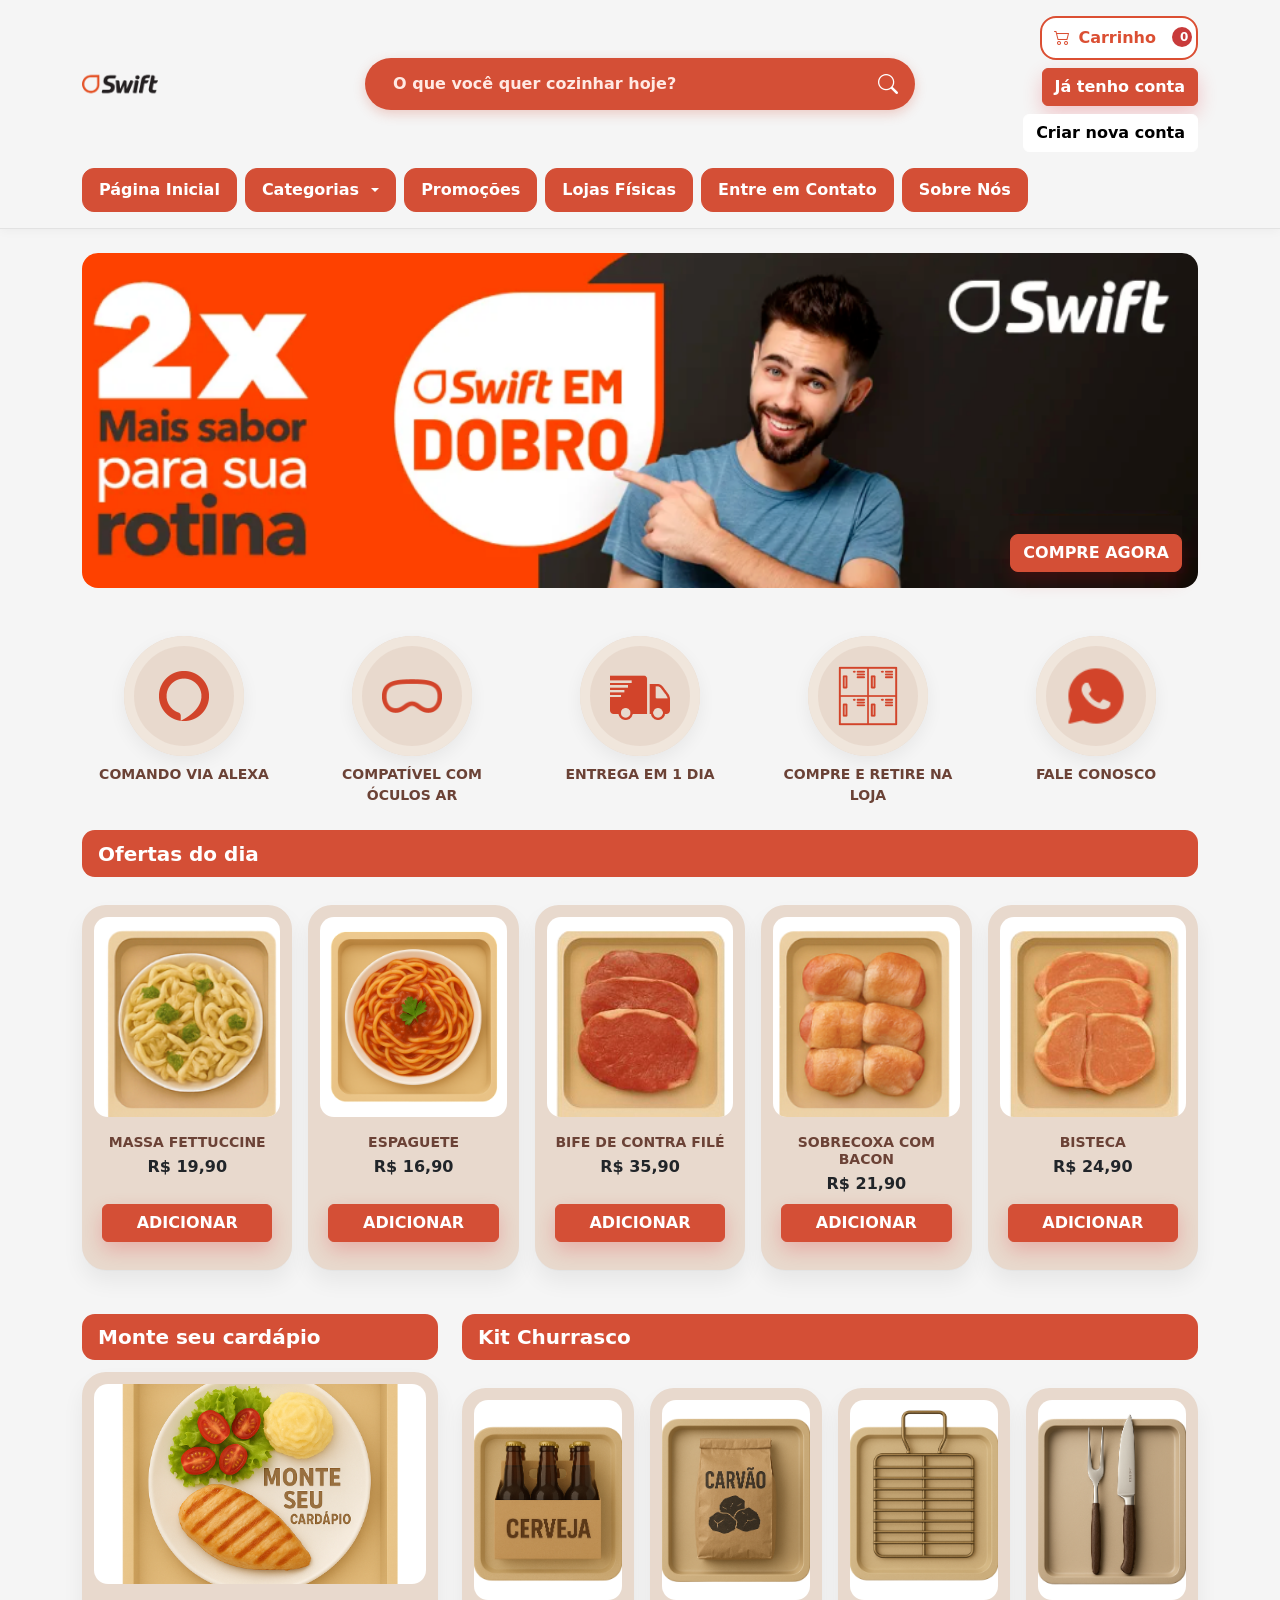
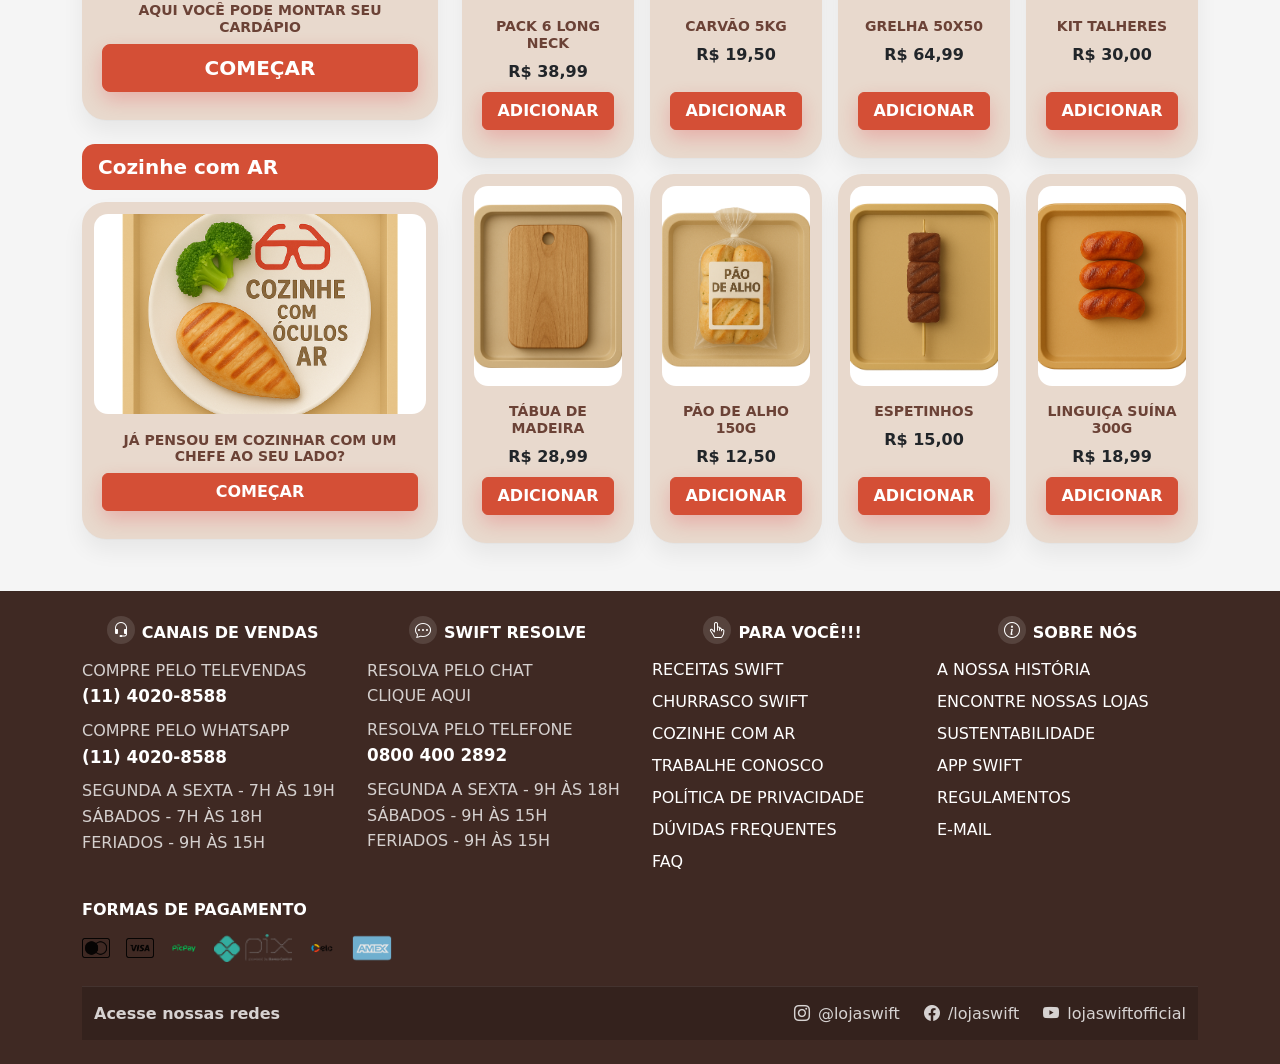
==== commit 43f86065: "style: corrige cabeçalho e rodapé" ====
--- a/index.html
+++ b/index.html
@@ -10,7 +10,7 @@
 </head>
 <body class="bg-cream">
 
-<header class="header bg-cream sticky-top">
+<header class="header bg-cream">
   <div class="container py-3">
     <div class="row g-3 align-items-center">
       <!-- Logo -->
@@ -64,7 +64,6 @@
               <i class="bi bi-box-arrow-right me-1"></i>
               Sair 
             </button>
-          <div id="welcomeSlot" class="welcome-pill d-none"></div>
         </div>
       </div>
     </div>
@@ -386,12 +385,7 @@
   </div>
 </footer>
 
-<button
-  type="button"
-  id="backToTop"
-  class="back-to-top"
-  aria-label="Voltar ao topo"
->
+<button type="button" id="backToTop" class="back-to-top" aria-label="Voltar ao topo">
   <i class="bi bi-arrow-up"></i>
 </button>
 
--- a/css/theme.css
+++ b/css/theme.css
@@ -411,15 +411,6 @@
   body.cadastro .navbar .ms-auto.small,
   body.cadastro .ms-auto.small.d-none.d-lg-block {
     display: none !important;
-  }
-  
-  .auth-hero + header,
-  .auth-hero + footer,
-  header.header.bg-cream,
-  footer {
-    background: transparent !important;
-    border: none !important;
-    box-shadow: none !important;
   }
   
   body.cadastro{ margin:0; padding:0; min-height:100vh; }
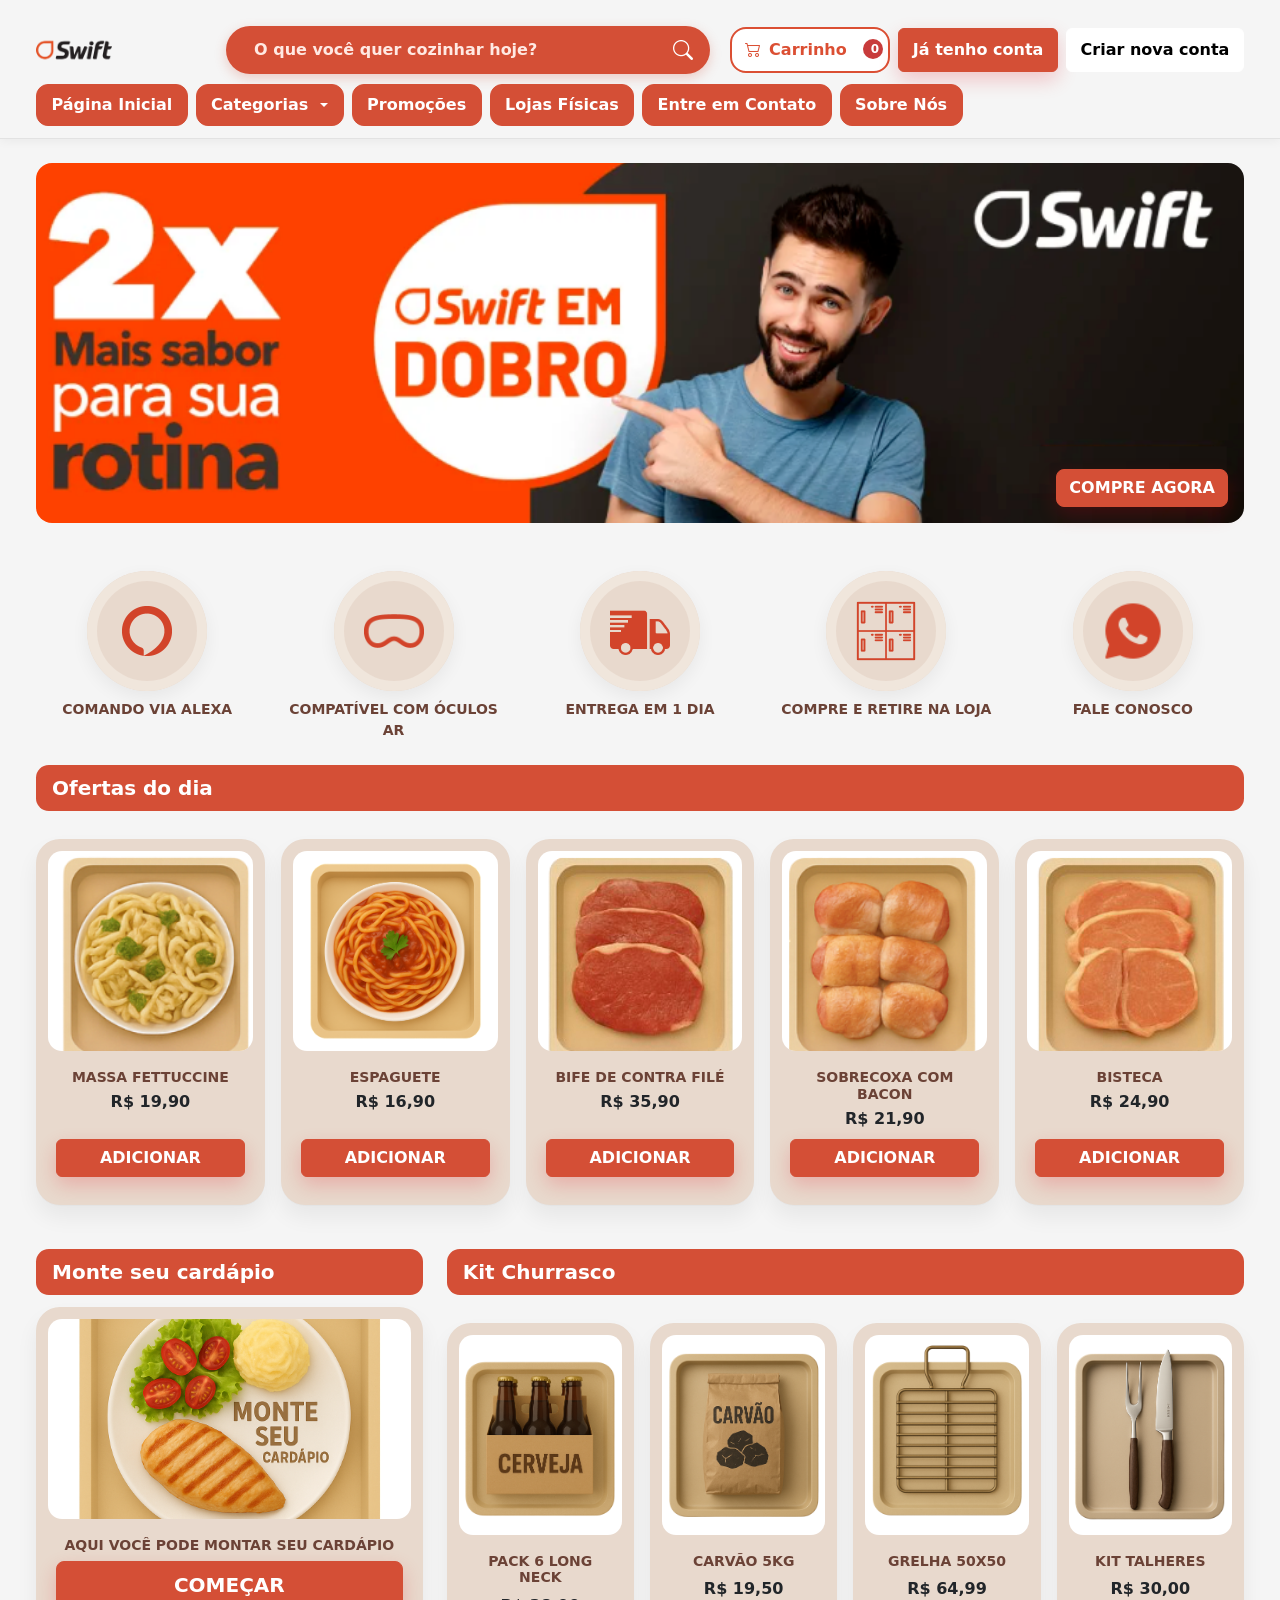
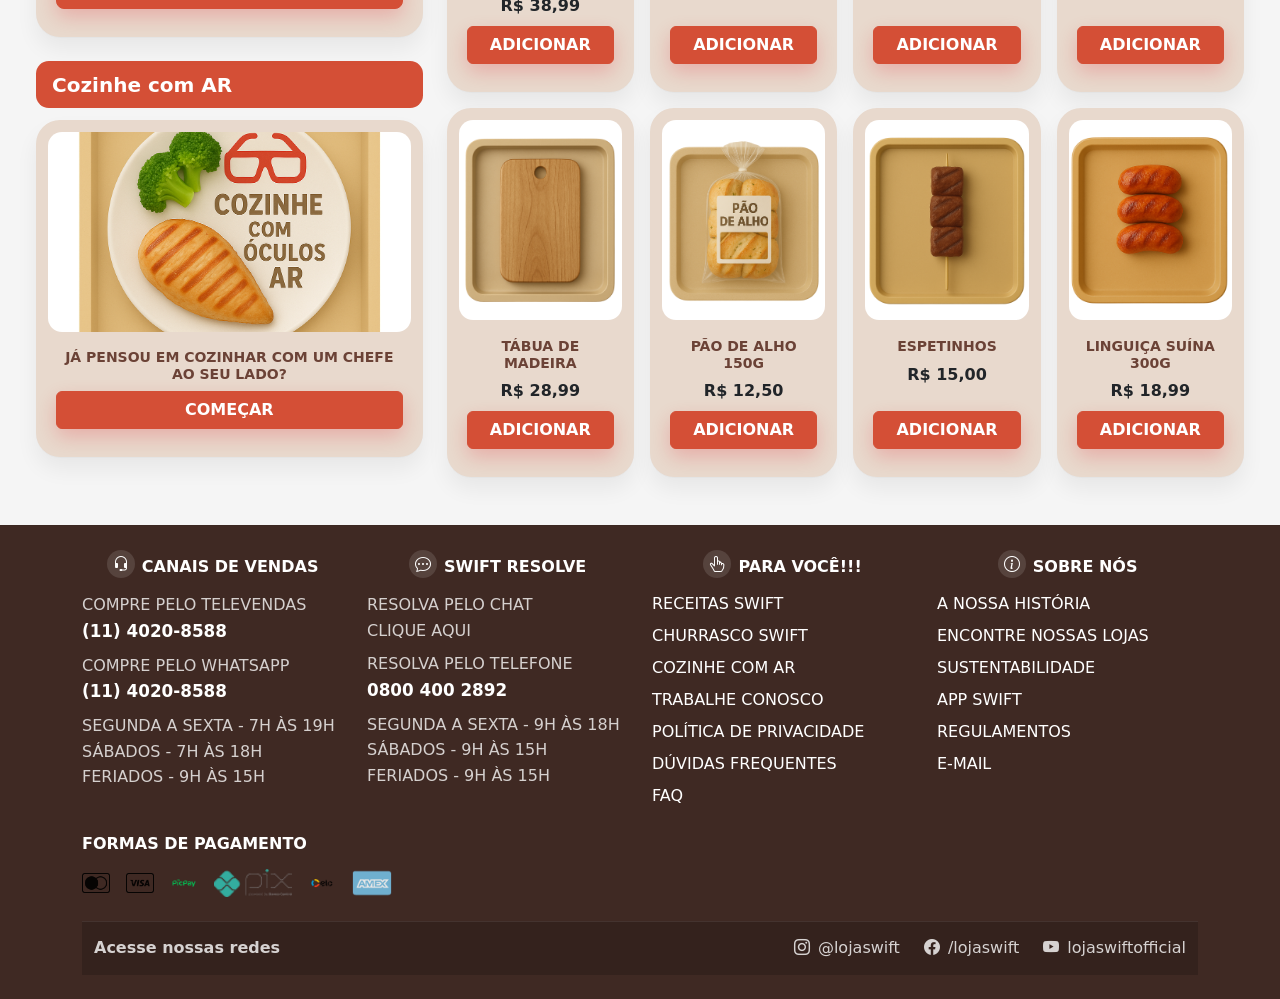
==== commit bfb0bc4d: "fix: arruma posição do header" ====
--- a/index.html
+++ b/index.html
@@ -10,7 +10,7 @@
 </head>
 <body class="bg-cream">
 
-<header class="header bg-cream">
+<header class="header bg-cream sticky-top">
   <div class="container py-3">
     <div class="row g-3 align-items-center">
       <!-- Logo -->
@@ -26,7 +26,6 @@
       <!-- Busca -->
       <div class="col-12 col-lg-6">
         <form id="searchForm" class="search-bar d-flex align-items-center px-3" role="search">
-
           <input
             id="searchInput"
             class="search-input form-control border-0 bg-transparent"
@@ -35,7 +34,6 @@
             aria-label="Buscar produtos"
             autocomplete="off"
           >
-
           <button
             class="search-btn btn btn-link p-0 ms-2"
             type="submit"
@@ -43,7 +41,6 @@
           >
             <i class="bi bi-search"></i>
           </button>
-
         </form>
       </div>
 
--- a/css/theme.css
+++ b/css/theme.css
@@ -547,4 +547,194 @@
     width:42px;
     height:42px;
   }
+}
+
+/* =========================================================
+   HEADER + LAYOUT — VISUAL MAIS COMPACTO
+   ========================================================= */
+
+/* Header fixo */
+.header{
+  position:sticky !important;
+  top:0;
+  z-index:1030;
+  background:var(--page);
+  border-bottom:1px solid rgba(0,0,0,.08);
+  box-shadow:0 2px 10px rgba(0,0,0,.05);
+}
+
+/* Aproveita melhor a largura da tela */
+.header > .container,
+main.container{
+  width:calc(100% - 48px);
+  max-width:1680px;
+}
+
+/* Header mais compacto */
+.header > .container{
+  padding-top:10px !important;
+  padding-bottom:10px !important;
+}
+
+/* Primeira linha do header */
+.header > .container > .row:first-child{
+  display:grid;
+  grid-template-columns:170px minmax(400px,1fr) auto;
+  align-items:center;
+  gap:20px;
+  margin:0;
+}
+
+/* Corrige as colunas Bootstrap usadas no header */
+.header > .container > .row:first-child > [class*="col-"]{
+  width:auto;
+  max-width:none;
+  padding:0;
+}
+
+/* Logo */
+.header > .container > .row:first-child > div:first-child{
+  min-width:0;
+}
+
+.header > .container > .row:first-child > div:first-child img{
+  max-height:42px !important;
+  width:auto;
+}
+
+/* Busca */
+.header .search-bar{
+  width:100%;
+  height:48px;
+}
+
+/* Área de conta/carrinho */
+#userActions{
+  min-width:0;
+}
+
+#userActions > .d-flex{
+  flex-wrap:nowrap !important;
+  justify-content:flex-end;
+  align-items:center;
+  gap:8px !important;
+  white-space:nowrap;
+}
+
+/* Evita que os botões fiquem gigantes */
+#userActions .btn{
+  white-space:nowrap;
+  padding:.55rem .85rem;
+}
+
+/* Carrinho */
+#userActions .cart-cta{
+  flex-shrink:0;
+}
+
+/* Saudação */
+#userActions .welcome-pill{
+  flex-shrink:0;
+}
+
+/* Menu */
+.header .nav-chips{
+  margin-top:10px !important;
+  padding-bottom:2px;
+  flex-wrap:nowrap;
+  overflow-x:auto;
+  scrollbar-width:none;
+}
+
+.header .nav-chips::-webkit-scrollbar{
+  display:none;
+}
+
+.header .nav-chip{
+  flex-shrink:0;
+  padding:.5rem .9rem;
+}
+
+/* =========================================================
+   CONTEÚDO MAIS LARGO
+   ========================================================= */
+
+main.container{
+  margin-left:auto !important;
+  margin-right:auto !important;
+}
+
+/* Banner aproveita melhor o espaço */
+.banner{
+  margin-top:.75rem;
+}
+
+.banner img{
+  width:100%;
+}
+
+/* =========================================================
+   TELAS MÉDIAS
+   ========================================================= */
+
+@media (max-width:1200px){
+
+  .header > .container,
+  main.container{
+    width:calc(100% - 32px);
+  }
+
+  .header > .container > .row:first-child{
+    grid-template-columns:140px minmax(300px,1fr) auto;
+    gap:14px;
+  }
+
+  #userActions .btn{
+    padding:.5rem .7rem;
+    font-size:.9rem;
+  }
+
+}
+
+/* =========================================================
+   CELULAR / TABLET
+   ========================================================= */
+
+@media (max-width:992px){
+
+  .header > .container{
+    padding-top:10px !important;
+    padding-bottom:10px !important;
+  }
+
+  .header > .container > .row:first-child{
+    display:flex;
+    flex-wrap:wrap;
+    gap:10px;
+  }
+
+  .header > .container > .row:first-child > div:first-child{
+    width:auto;
+    flex:0 0 auto;
+  }
+
+  .header > .container > .row:first-child > div:nth-child(2){
+    width:100%;
+    order:3;
+  }
+
+  #userActions{
+    margin-left:auto;
+    width:auto;
+    flex:0 0 auto;
+  }
+
+  #userActions > .d-flex{
+    flex-wrap:wrap !important;
+  }
+
+  .header .nav-chips{
+    overflow-x:auto;
+  }
+
 }
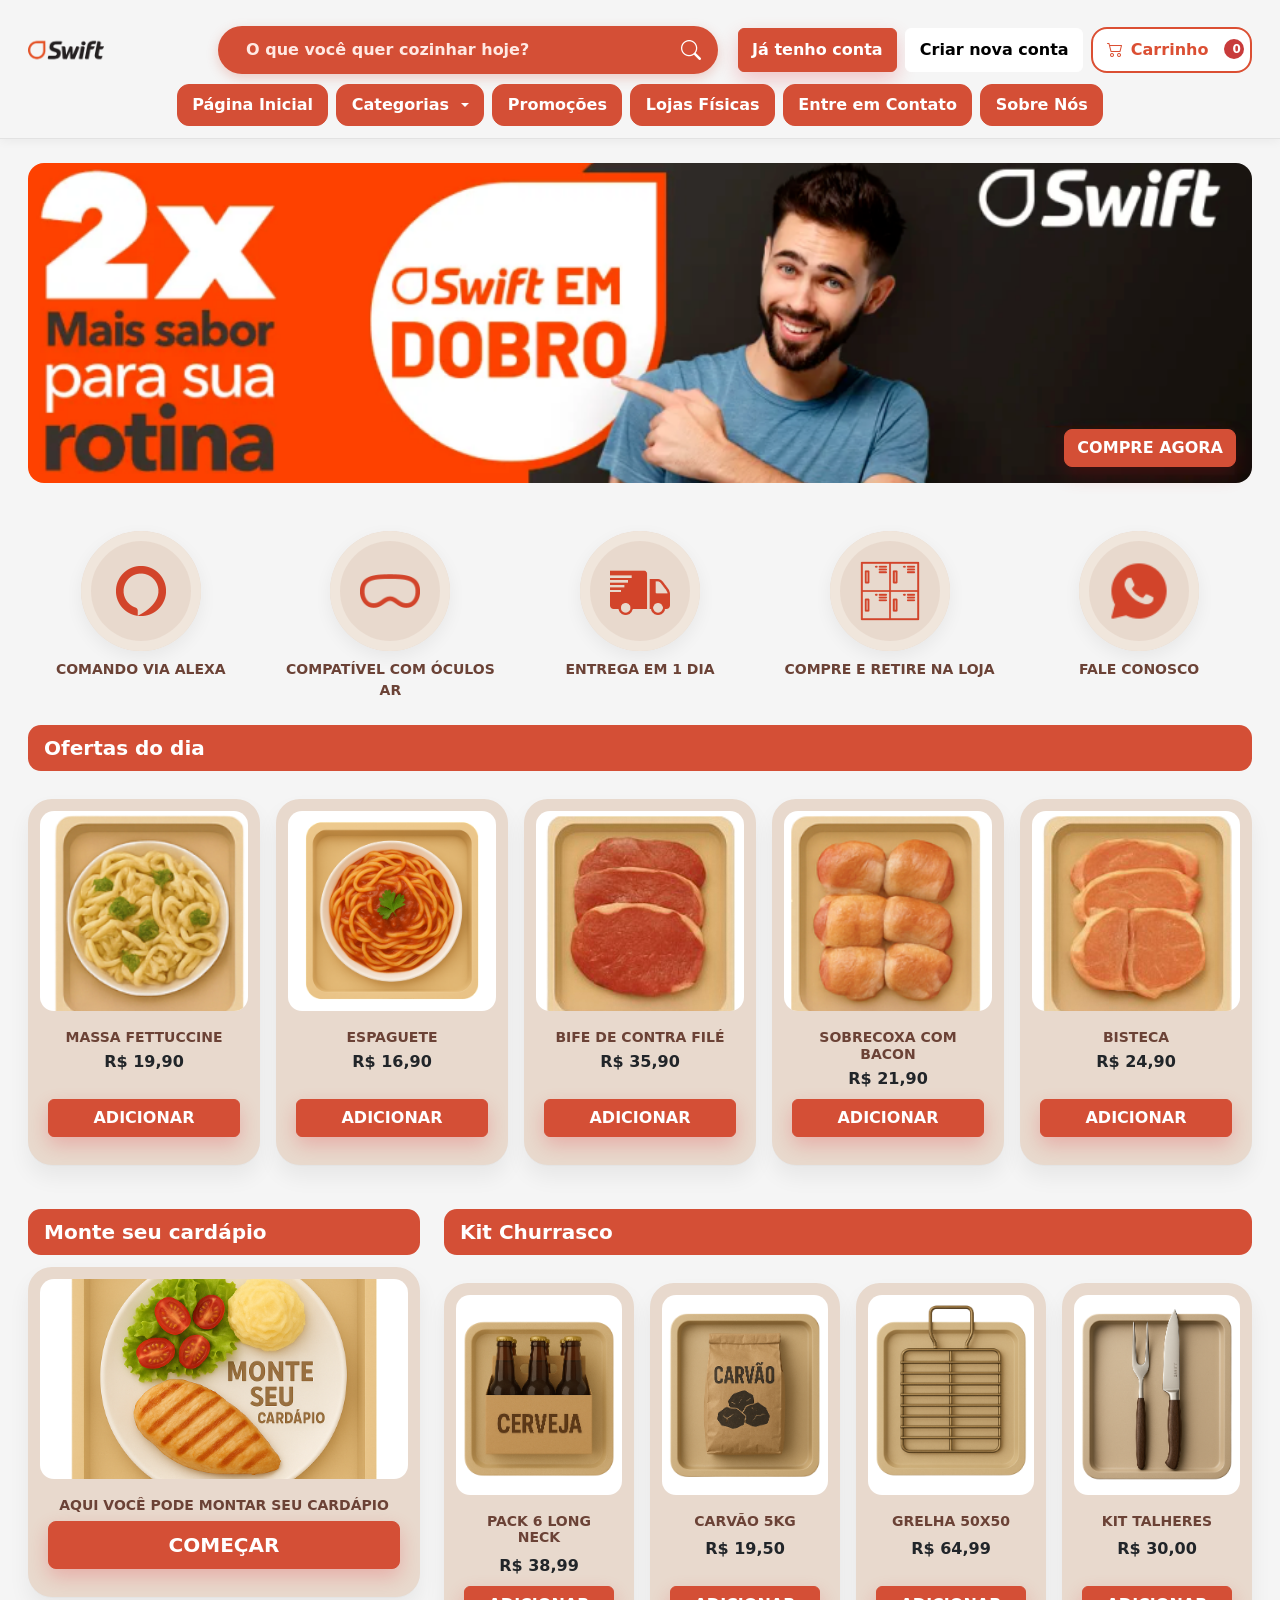
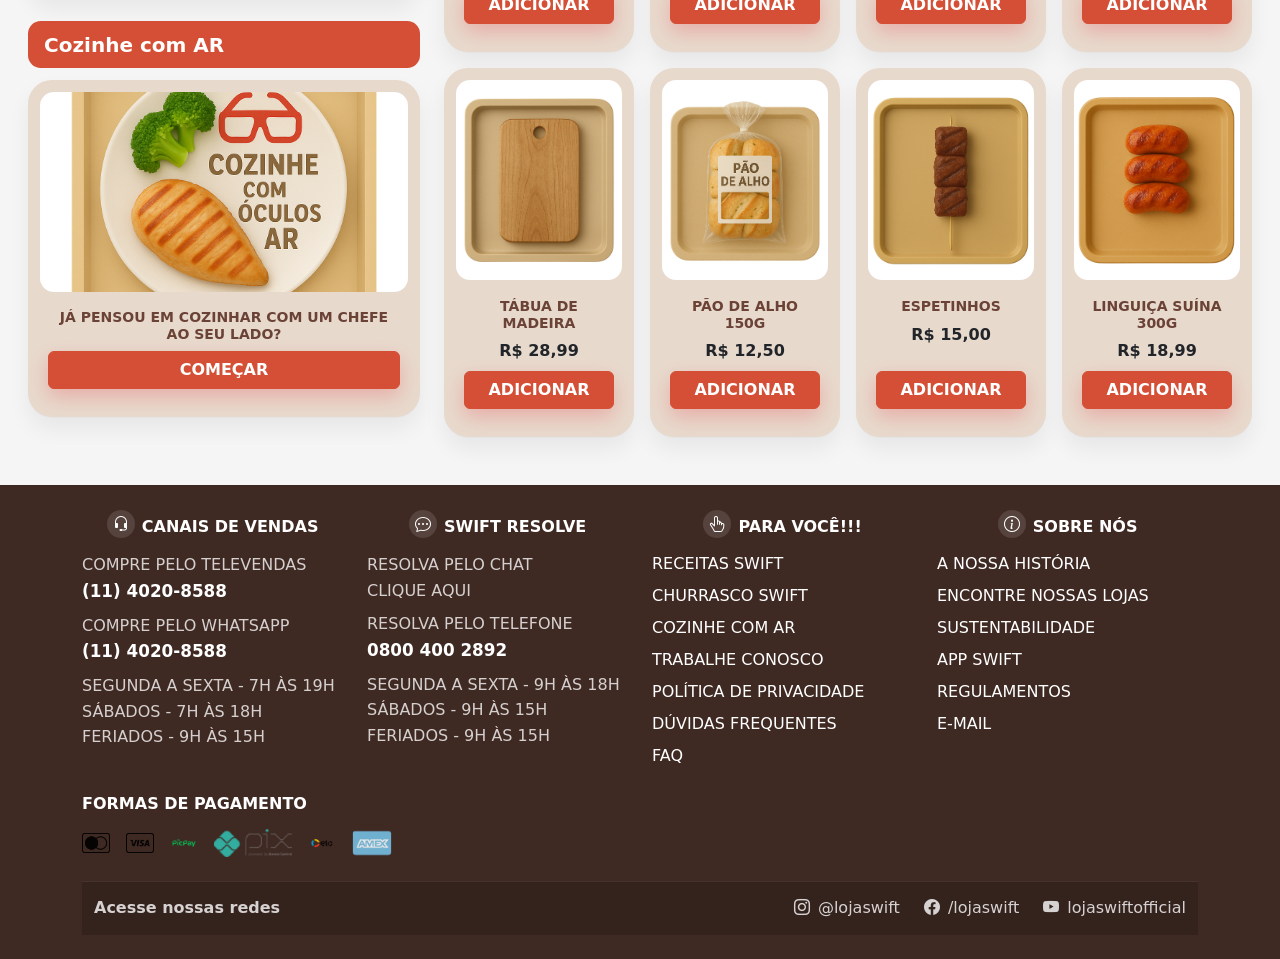
==== commit 8f928a02: "style: centraliza menu" ====
--- a/index.html
+++ b/index.html
@@ -48,14 +48,13 @@
       <div id="userActions" class="col-12 col-lg-3">
 
         <div class="d-flex flex-wrap justify-content-lg-end align-items-center gap-2">
-
+          <a href="login.html" class="btn btn-primary" data-auth="login"> Já tenho conta </a>
+          <a href="cadastro.html" class="btn btn-light" data-auth="signup"> Criar nova conta </a>
           <a href="carrinho.html" class="btn cart-cta d-flex align-items-center">
             <i class="bi bi-cart2 me-2"></i>
             <span class="fw-semibold me-2">Carrinho</span>
             <span class="badge cart-badge" data-cart-count>0</span>
           </a>
-          <a href="login.html" class="btn btn-primary" data-auth="login"> Já tenho conta </a>
-          <a href="cadastro.html" class="btn btn-light" data-auth="signup"> Criar nova conta </a>
           <div id="welcomeSlot" class="welcome-pill d-none"></div>
             <button type="button" class="btn btn-outline-dark d-none" data-auth="logout">
               <i class="bi bi-box-arrow-right me-1"></i>
--- a/css/theme.css
+++ b/css/theme.css
@@ -155,7 +155,13 @@
 
   /* ===== Banner (estilos da index original) ===== */
   .banner{margin-top:.75rem}
-  .banner img{width:100%;max-height:360px;object-fit:cover;object-position:center;border-radius:18px}
+  .banner img{
+    width:100%;
+    max-height:320px;
+    object-fit:cover;
+    object-position:center;
+    border-radius:18px
+  }
   
   /* ===== Selos (estilos da index original) ===== */
   .selos{margin-top:1.25rem}
@@ -566,8 +572,8 @@
 /* Aproveita melhor a largura da tela */
 .header > .container,
 main.container{
-  width:calc(100% - 48px);
-  max-width:1680px;
+  width:calc(100% - 32px);
+  max-width:1760px;
 }
 
 /* Header mais compacto */
@@ -644,6 +650,7 @@
   flex-wrap:nowrap;
   overflow-x:auto;
   scrollbar-width:none;
+  justify-content:center;
 }
 
 .header .nav-chips::-webkit-scrollbar{
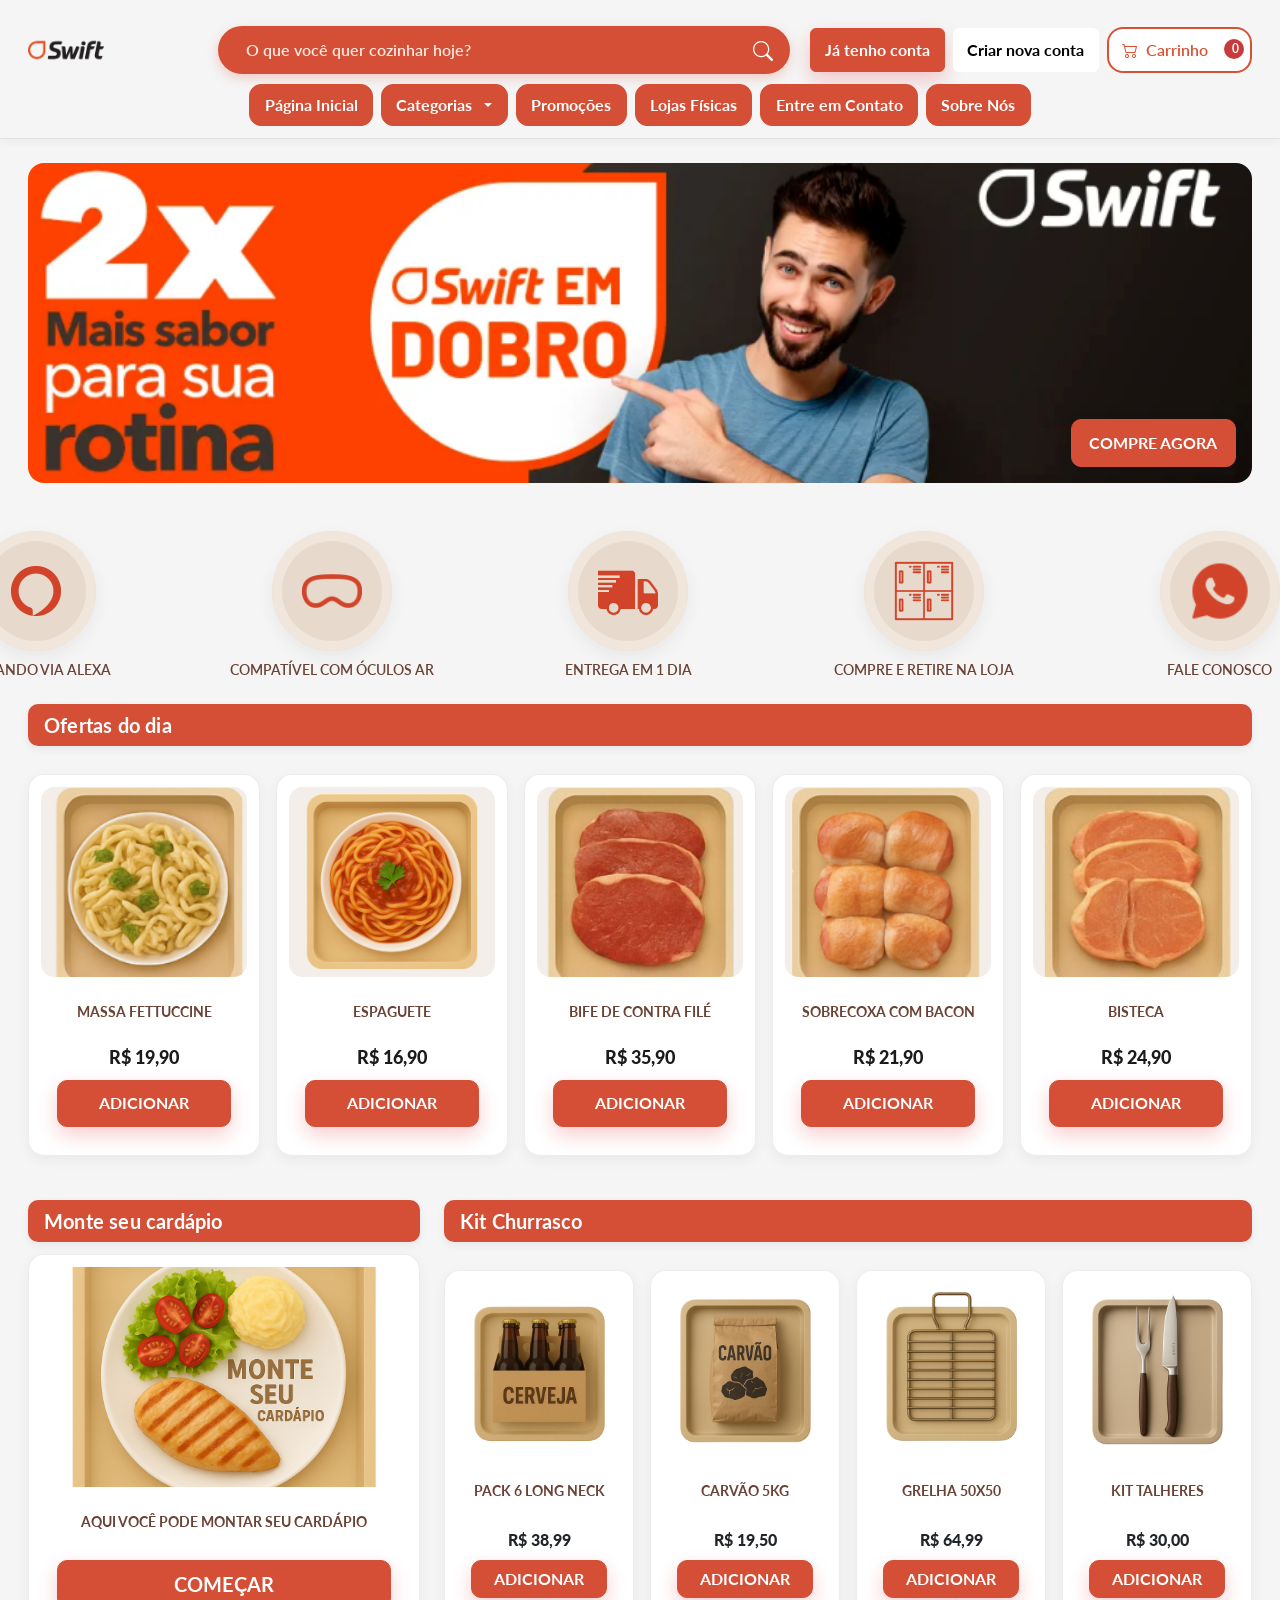
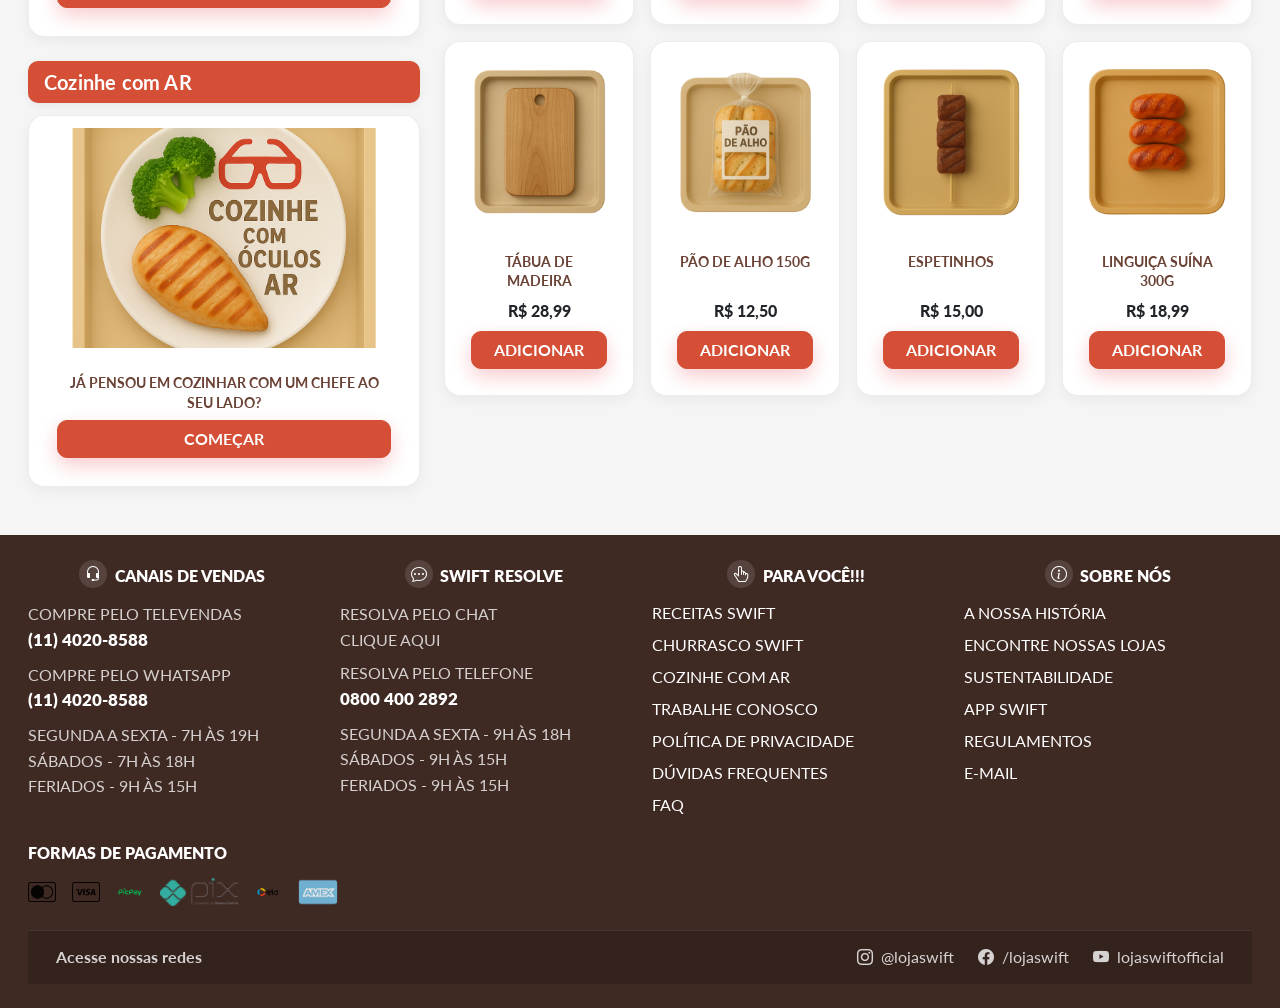
==== commit 88df5217: "style: atualiza tipografia para Lato" ====
--- a/index.html
+++ b/index.html
@@ -6,6 +6,9 @@
   <title>Swift — Página Inicial</title>
   <link href="https://cdn.jsdelivr.net/npm/bootstrap@5.3.3/dist/css/bootstrap.min.css" rel="stylesheet">
   <link href="https://cdn.jsdelivr.net/npm/bootstrap-icons@1.11.3/font/bootstrap-icons.css" rel="stylesheet">
+  <link rel="preconnect" href="https://fonts.googleapis.com">
+  <link rel="preconnect" href="https://fonts.gstatic.com" crossorigin>
+  <link href="https://fonts.googleapis.com/css2?family=Lato:wght@300;400;700;900&display=swap" rel="stylesheet">
   <link rel="stylesheet" href="css/theme.css">
 </head>
 <body class="bg-cream">
--- a/css/theme.css
+++ b/css/theme.css
@@ -22,7 +22,11 @@
   html{scroll-behavior:smooth;
   scroll-padding-top:120px;
   }
-  body{background:var(--page);color:#1b1b1b}
+  body{
+    background:var(--page);
+    color:#1b1b1b;
+    font-family:'Lato', sans-serif;
+  }
   
   .fw-black{font-weight:900}
   .text-brown{color:var(--brown)!important}
@@ -162,15 +166,40 @@
     object-position:center;
     border-radius:18px
   }
+  /* =========================================================
+   BOTÃO DO BANNER
+   ========================================================= */
+
+  .banner > .btn{
+    padding:.7rem 1.1rem;
+    border-radius:10px !important;
+    box-shadow:0 5px 14px rgba(0,0,0,.15);
+    transition:
+      transform .2s ease,
+      box-shadow .2s ease;
+  }
+
+  .banner > .btn:hover{
+    transform:translateY(-2px);
+    box-shadow:0 8px 18px rgba(0,0,0,.20);
+  }
   
   /* ===== Selos (estilos da index original) ===== */
   .selos{margin-top:1.25rem}
   .pill{
-    width:120px;height:120px;border-radius:60px;display:grid;place-items:center;
-    background:var(--tile);box-shadow:inset 0 0 0 10px var(--tile-weak), 0 6px 18px rgba(0,0,0,.06);
+    width:120px;
+    height:120px;
+    border-radius:60px;
+    display:grid;
+    place-items:center;
+    background:var(--tile);
+    box-shadow:inset 0 0 0 10px var(--tile-weak), 0 6px 18px rgba(0,0,0,.06);
     margin-inline:auto;
   }
-  .pill img{width:60px;height:60px;object-fit:contain}
+  .pill img{
+    width:60px;
+    height:60px;
+    object-fit:contain}
   
   /* ===== Barras de seção (estilos da index original) ===== */
   .section-bar{
@@ -207,9 +236,14 @@
     color:#fff;
     padding:0;
   }
+  
   .swift-footer .container{
-    width:100%;
-  }
+    width:calc(100% - 32px);
+    max-width:1760px;
+    margin-left:auto;
+    margin-right:auto;
+  }
+
   .swift-footer .row.g-4{
     align-items:flex-start;
   }
@@ -469,9 +503,27 @@
   
   /* ===== Responsivo base (para index) ===== */
   @media (max-width:992px){
-    .tray-thumb{height:180px}
-    .pill{width:96px;height:96px;border-radius:48px}
-    .pill img{width:48px;height:48px}
+    .tray-thumb{
+      height:180px
+    }
+    .selos{
+      gap:12px;
+      justify-content:center;
+    }
+
+    .selos .pill{
+      width:96px;
+      height:96px;
+      min-width:96px;
+      min-height:96px;
+      border-radius:48px;
+      padding:0;
+    }
+
+    .selos .pill img{
+      width:48px;
+      height:48px;
+    }
   }
   /* Pill "Bem-vindo, Nome" */
 .welcome-pill{
@@ -743,5 +795,227 @@
   .header .nav-chips{
     overflow-x:auto;
   }
-
-}+}
+
+/* =========================================================
+   BENEFÍCIOS — AJUSTE VISUAL
+   ========================================================= */
+
+.selos{
+  display:flex;
+  justify-content:center;
+  align-items:flex-start;
+  gap:clamp(24px, 4vw, 70px);
+  width:100%;
+  flex-wrap:nowrap;
+}
+
+.selos .pill{
+  width:120px;
+  height:120px;
+  flex-shrink:0;
+  transition:transform .2s ease, box-shadow .2s ease;
+}
+
+.selos .pill:hover{
+  transform:translateY(-4px);
+  box-shadow:
+    inset 0 0 10px var(--tile-weak),
+    0 8px 20px rgba(0,0,0,.10);
+}
+
+.selos .pill img{
+  width:60px;
+  height:60px;
+}
+
+/* =========================================================
+   OFERTAS DO DIA — ACABAMENTO DOS CARDS
+   ========================================================= */
+
+.ofertas .row{
+  align-items:stretch;
+}
+
+.ofertas .card-tray{
+  border:1px solid rgba(0,0,0,.07);
+  border-radius:16px;
+  overflow:hidden;
+  background:#fff;
+  box-shadow:0 4px 14px rgba(0,0,0,.05);
+  transition:
+    transform .2s ease,
+    box-shadow .2s ease;
+}
+
+.ofertas .card-tray:hover{
+  transform:translateY(-4px);
+  box-shadow:0 10px 24px rgba(0,0,0,.10);
+}
+
+.ofertas .tray-thumb{
+  height:190px;
+  object-fit:cover;
+  background:#f3eee9;
+}
+
+.ofertas .card-body{
+  padding:1rem;
+}
+
+.ofertas .card-body h6{
+  line-height:1.35;
+  min-height:2.7em;
+}
+
+.ofertas .card-body .fw-black{
+  font-size:1.15rem;
+  color:#1b1b1b;
+}
+
+.ofertas .card-body .btn{
+  width:100%;
+  border-radius:10px;
+  font-weight:700;
+  padding:.65rem .8rem;
+  transition:
+    transform .15s ease,
+    box-shadow .15s ease;
+}
+
+.ofertas .card-body .btn:hover{
+  transform:translateY(-1px);
+  box-shadow:0 5px 12px rgba(0,0,0,.12);
+}
+
+/* Telas menores */
+@media (max-width:768px){
+
+  .ofertas .tray-thumb{
+    height:160px;
+  }
+
+  .ofertas .card-body{
+    padding:.8rem;
+  }
+
+  .ofertas .card-body h6{
+    font-size:.75rem;
+  }
+
+  .ofertas .card-body .fw-black{
+    font-size:1rem;
+  }
+
+}
+
+
+/* =========================================================
+   CARDÁPIO + AR — ACABAMENTO
+   ========================================================= */
+
+main > section.mt-4 > .row > .col-lg-4 .card-tray{
+  border:1px solid rgba(0,0,0,.07);
+  border-radius:16px;
+  overflow:hidden;
+  background:#fff;
+  box-shadow:0 4px 14px rgba(0,0,0,.05);
+  transition:
+    transform .2s ease,
+    box-shadow .2s ease;
+}
+
+main > section.mt-4 > .row > .col-lg-4 .card-tray:hover{
+  transform:translateY(-4px);
+  box-shadow:0 10px 24px rgba(0,0,0,.10);
+}
+
+main > section.mt-4 > .row > .col-lg-4 .tray-thumb{
+  height:220px;
+  object-fit:cover;
+}
+
+main > section.mt-4 > .row > .col-lg-4 .card-body{
+  padding:1rem;
+}
+
+main > section.mt-4 > .row > .col-lg-4 .card-body h6{
+  line-height:1.4;
+  min-height:2.8em;
+}
+
+main > section.mt-4 > .row > .col-lg-4 .card-body .btn{
+  border-radius:10px;
+  font-weight:700;
+}
+
+
+/* =========================================================
+   KIT CHURRASCO — ACABAMENTO
+   ========================================================= */
+
+main > section.mt-4 > .row > .col-lg-8 .card-tray{
+  border:1px solid rgba(0,0,0,.07);
+  border-radius:16px;
+  overflow:hidden;
+  background:#fff;
+  box-shadow:0 4px 14px rgba(0,0,0,.05);
+  transition:
+    transform .2s ease,
+    box-shadow .2s ease;
+}
+
+main > section.mt-4 > .row > .col-lg-8 .card-tray:hover{
+  transform:translateY(-4px);
+  box-shadow:0 10px 24px rgba(0,0,0,.10);
+}
+
+main > section.mt-4 > .row > .col-lg-8 .tray-thumb{
+  height:175px;
+  object-fit:cover;
+}
+
+main > section.mt-4 > .row > .col-lg-8 .card-body{
+  padding:.9rem;
+}
+
+main > section.mt-4 > .row > .col-lg-8 .card-body h6{
+  line-height:1.35;
+  min-height:2.7em;
+}
+
+main > section.mt-4 > .row > .col-lg-8 .card-body .btn{
+  border-radius:10px;
+  font-weight:700;
+}
+
+/* =========================================================
+   TÍTULOS DAS SEÇÕES
+   ========================================================= */
+
+.section-bar{
+  display:flex;
+  align-items:center;
+  min-height:42px;
+  margin-bottom:.75rem;
+  padding:.55rem 1rem;
+  border-radius:10px;
+  background:var(--swift-red);
+  color:#fff;
+  font-weight:700;
+  letter-spacing:.2px;
+  box-shadow:0 3px 10px rgba(0,0,0,.06);
+}
+
+/* =========================================================
+   TIPOGRAFIA — TÍTULOS
+   ========================================================= */
+
+  h1,
+  h2,
+  h3,
+  h4,
+  h5,
+  h6{
+    font-family:'Lato', sans-serif;
+  }
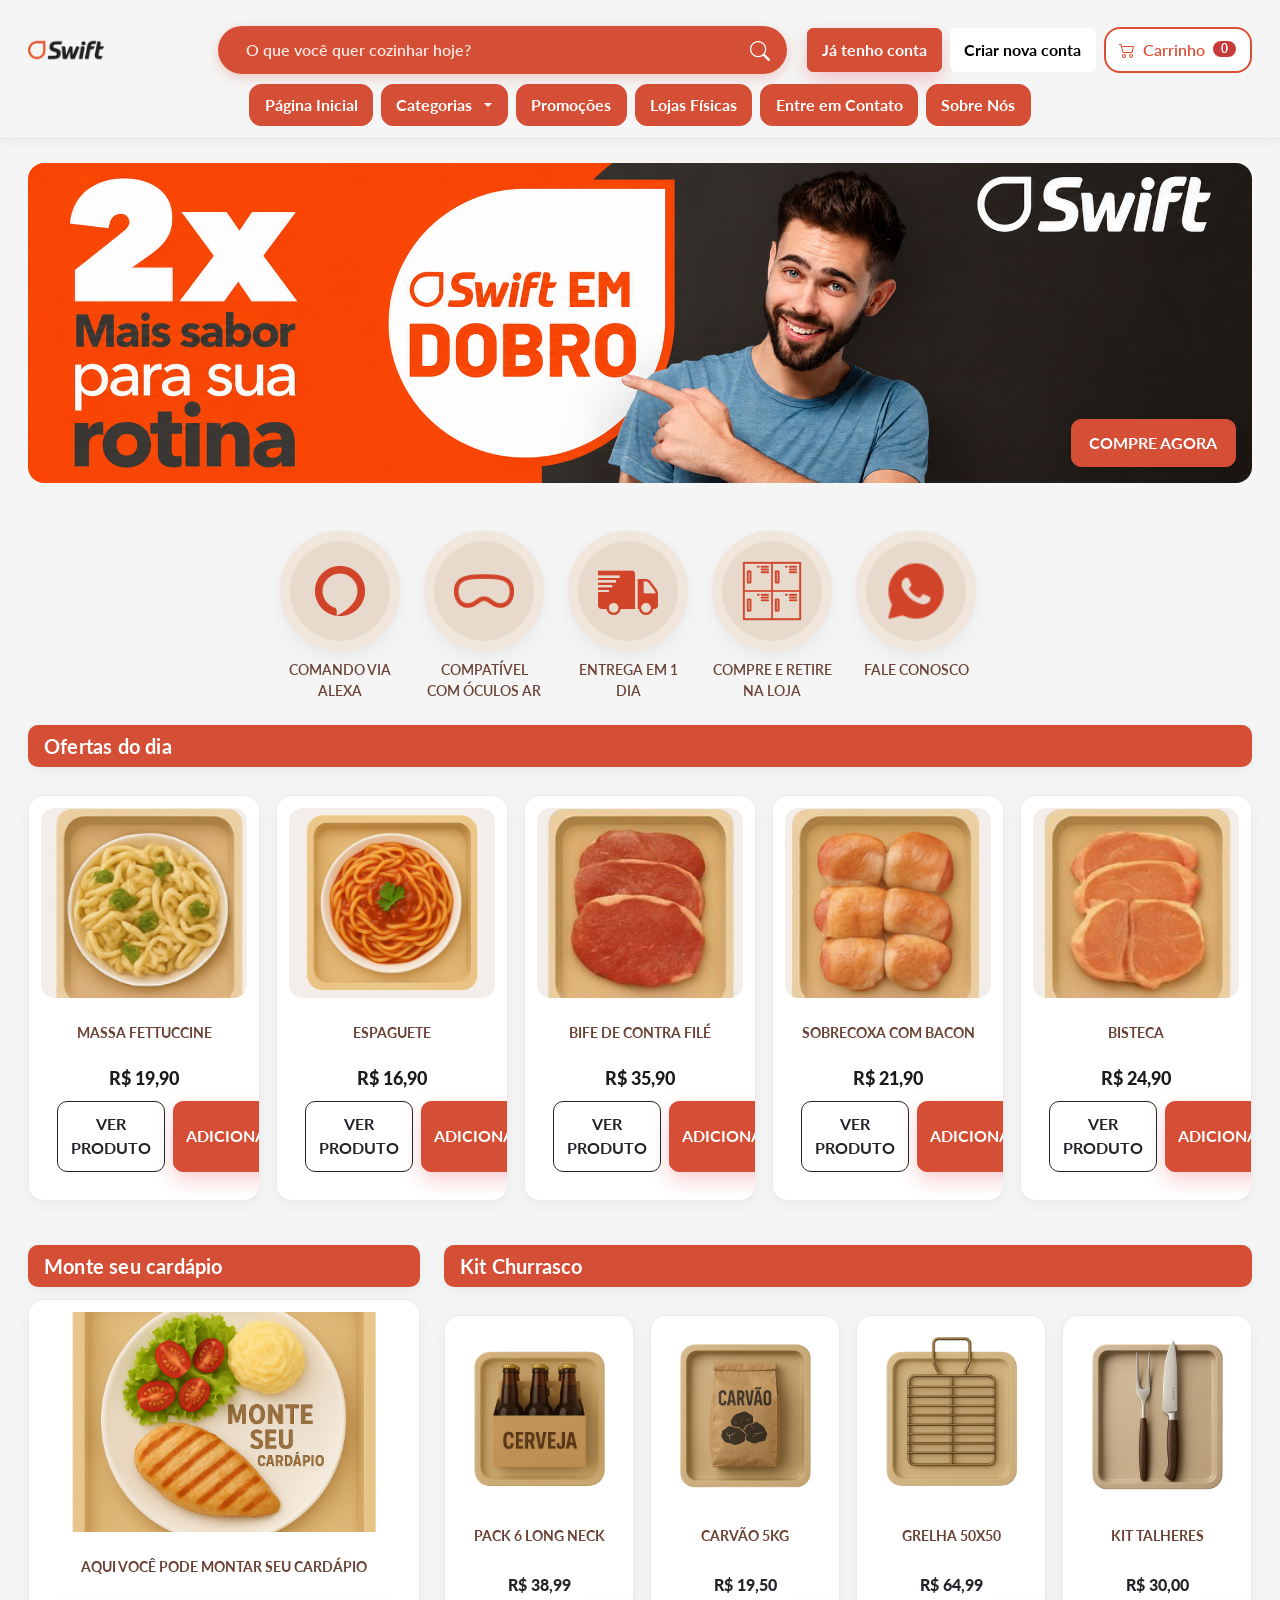
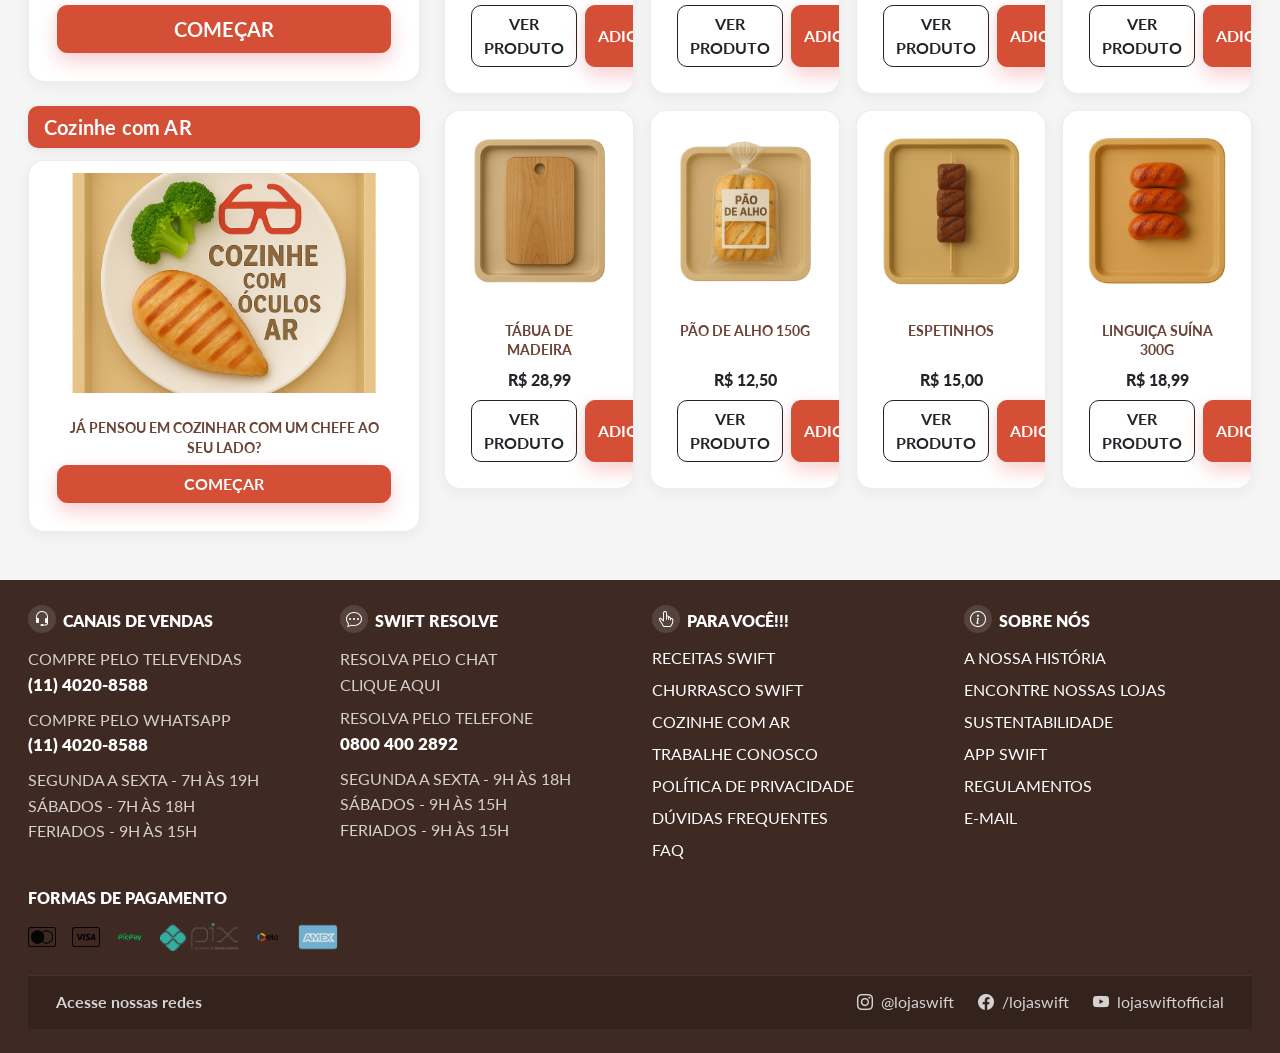
==== commit 61379645: "feat: adiciona paginas de produto na home" ====
--- a/index.html
+++ b/index.html
@@ -132,7 +132,14 @@
           <div class="card-body d-flex flex-column">
             <h6 class="fw-bold text-uppercase text-brown small mb-1">MASSA FETTUCCINE</h6>
             <div class="fw-black mb-2">R$ 19,90</div>
-            <button class="btn btn-primary mt-auto" data-add="Massa Fettuccine" data-price="19.9">ADICIONAR</button>
+            <div class="d-flex gap-2 mt-auto">
+              <a href="produto.html?id=fettuccine" class="btn btn-outline-dark flex-fill">
+                VER PRODUTO
+              </a>
+              <button class="btn btn-primary flex-fill" data-add="Massa Fettuccine" data-price="19.9">
+                ADICIONAR
+              </button>
+            </div>
           </div>
         </div>
       </article>
@@ -142,7 +149,14 @@
           <div class="card-body d-flex flex-column">
             <h6 class="fw-bold text-uppercase text-brown small mb-1">ESPAGUETE</h6>
             <div class="fw-black mb-2">R$ 16,90</div>
-            <button class="btn btn-primary mt-auto" data-add="Espaguete" data-price="16.9">ADICIONAR</button>
+            <div class="d-flex gap-2 mt-auto">
+              <a href="produto.html?id=espaguete" class="btn btn-outline-dark flex-fill">
+                VER PRODUTO
+              </a>
+              <button class="btn btn-primary flex-fill" data-add="Espaguete" data-price="16.9">
+                ADICIONAR
+              </button>
+            </div>
           </div>
         </div>
       </article>
@@ -152,7 +166,14 @@
           <div class="card-body d-flex flex-column">
             <h6 class="fw-bold text-uppercase text-brown small mb-1">BIFE DE CONTRA FILÉ</h6>
             <div class="fw-black mb-2">R$ 35,90</div>
-            <button class="btn btn-primary mt-auto" data-add="Bife" data-price="35.9">ADICIONAR</button>
+            <div class="d-flex gap-2 mt-auto">
+              <a href="produto.html?id=bife-oferta" class="btn btn-outline-dark flex-fill">
+                VER PRODUTO
+              </a>
+              <button class="btn btn-primary flex-fill" data-add="Bife" data-price="35.9">
+                ADICIONAR
+              </button>
+            </div>
           </div>
         </div>
       </article>
@@ -162,7 +183,14 @@
           <div class="card-body d-flex flex-column">
             <h6 class="fw-bold text-uppercase text-brown small mb-1">SOBRECOXA COM BACON</h6>
             <div class="fw-black mb-2">R$ 21,90</div>
-            <button class="btn btn-primary mt-auto" data-add="Sobrecoxa" data-price="21.9">ADICIONAR</button>
+            <div class="d-flex gap-2 mt-auto">
+              <a href="produto.html?id=sobrecoxa" class="btn btn-outline-dark flex-fill">
+                VER PRODUTO
+              </a>
+              <button class="btn btn-primary flex-fill" data-add="Sobrecoxa" data-price="21.9">
+                ADICIONAR
+              </button>
+            </div>
           </div>
         </div>
       </article>
@@ -172,7 +200,14 @@
           <div class="card-body d-flex flex-column">
             <h6 class="fw-bold text-uppercase text-brown small mb-1">BISTECA</h6>
             <div class="fw-black mb-2">R$ 24,90</div>
-            <button class="btn btn-primary mt-auto" data-add="Bisteca" data-price="24.9">ADICIONAR</button>
+            <div class="d-flex gap-2 mt-auto">
+              <a href="produto.html?id=bisteca" class="btn btn-outline-dark flex-fill">
+                VER PRODUTO
+              </a>
+              <button class="btn btn-primary flex-fill" data-add="Bisteca" data-price="24.9">
+                ADICIONAR
+              </button>
+            </div>
           </div>
         </div>
       </article>
@@ -219,7 +254,21 @@
             <div class="card-body d-flex flex-column">
               <h6 class="fw-bold text-uppercase text-brown small">PACK 6 LONG NECK</h6>
               <div class="fw-black mb-2">R$ 38,99</div>
-              <button class="btn btn-primary mt-auto" data-add="Pack 6 Long Neck" data-price="38.99">ADICIONAR</button>
+              <div class="d-flex gap-2 mt-auto">
+                <a
+                  href="produto.html?id=pack-long-neck"
+                  class="btn btn-outline-dark flex-fill"
+                >
+                  VER PRODUTO
+                </a>
+                <button
+                  class="btn btn-primary flex-fill"
+                  data-add="Pack 6 Long Neck"
+                  data-price="38.99"
+                >
+                  ADICIONAR
+                </button>
+              </div>
             </div>
           </div>
         </div>
@@ -230,7 +279,21 @@
             <div class="card-body d-flex flex-column">
               <h6 class="fw-bold text-uppercase text-brown small">CARVÃO 5KG</h6>
               <div class="fw-black mb-2">R$ 19,50</div>
-              <button class="btn btn-primary mt-auto" data-add="Carvão 5kg" data-price="19.50">ADICIONAR</button>
+              <div class="d-flex gap-2 mt-auto">
+                <a
+                  href="produto.html?id=carvao"
+                  class="btn btn-outline-dark flex-fill"
+                >
+                  VER PRODUTO
+                </a>
+                <button
+                  class="btn btn-primary flex-fill"
+                  data-add="Carvão 5kg"
+                  data-price="19.50"
+                >
+                  ADICIONAR
+                </button>
+              </div>
             </div>
           </div>
         </div>
@@ -241,7 +304,21 @@
             <div class="card-body d-flex flex-column">
               <h6 class="fw-bold text-uppercase text-brown small">GRELHA 50x50</h6>
               <div class="fw-black mb-2">R$ 64,99</div>
-              <button class="btn btn-primary mt-auto"data-add="Grelha 50x50" data-price="64.99">ADICIONAR</button>
+              <div class="d-flex gap-2 mt-auto">
+                <a
+                  href="produto.html?id=grelha"
+                  class="btn btn-outline-dark flex-fill"
+                >
+                  VER PRODUTO
+                </a>
+                <button
+                  class="btn btn-primary flex-fill"
+                  data-add="Grelha 50x50"
+                  data-price="64.99"
+                >
+                  ADICIONAR
+                </button>
+              </div>
             </div>
           </div>
         </div>
@@ -252,7 +329,21 @@
             <div class="card-body d-flex flex-column">
               <h6 class="fw-bold text-uppercase text-brown small">KIT TALHERES</h6>
               <div class="fw-black mb-2">R$ 30,00</div>
-              <button class="btn btn-primary mt-auto"data-add="Kit Talheres" data-price="30.00">ADICIONAR</button>
+              <div class="d-flex gap-2 mt-auto">
+                <a
+                  href="produto.html?id=kit-talheres"
+                  class="btn btn-outline-dark flex-fill"
+                >
+                  VER PRODUTO
+                </a>
+                <button
+                  class="btn btn-primary flex-fill"
+                  data-add="Kit Talheres"
+                  data-price="30.00"
+                >
+                  ADICIONAR
+                </button>
+              </div>
             </div>
           </div>
         </div>
@@ -263,7 +354,22 @@
             <div class="card-body d-flex flex-column">
               <h6 class="fw-bold text-uppercase text-brown small">TÁBUA DE MADEIRA</h6>
               <div class="fw-black mb-2">R$ 28,99</div>
-              <button class="btn btn-primary mt-auto"data-add="Tábua de madeira" data-price="28.99">ADICIONAR</button>
+             <div class="d-flex gap-2 mt-auto">
+                <a
+                  href="produto.html?id=tabua-madeira"
+                  class="btn btn-outline-dark flex-fill"
+                >
+                  VER PRODUTO
+                </a>
+
+                <button
+                  class="btn btn-primary flex-fill"
+                  data-add="Tábua de madeira"
+                  data-price="28.99"
+                >
+                  ADICIONAR
+                </button>
+              </div>
             </div>
           </div>
         </div>
@@ -274,7 +380,22 @@
             <div class="card-body d-flex flex-column">
               <h6 class="fw-bold text-uppercase text-brown small">PÃO DE ALHO 150G</h6>
               <div class="fw-black mb-2">R$ 12,50</div>
-              <button class="btn btn-primary mt-auto"data-add="Pão de alho 150g" data-price="12.50">ADICIONAR</button>
+              <div class="d-flex gap-2 mt-auto">
+                <a
+                  href="produto.html?id=pao-alho"
+                  class="btn btn-outline-dark flex-fill"
+                >
+                  VER PRODUTO
+                </a>
+
+                <button
+                  class="btn btn-primary flex-fill"
+                  data-add="Pão de alho 150g"
+                  data-price="12.50"
+                >
+                  ADICIONAR
+                </button>
+              </div>
             </div>
           </div>
         </div>
@@ -285,7 +406,21 @@
             <div class="card-body d-flex flex-column">
               <h6 class="fw-bold text-uppercase text-brown small">ESPETINHOS</h6>
               <div class="fw-black mb-2">R$ 15,00</div>
-              <button class="btn btn-primary mt-auto"data-add="Espetinhos" data-price="15.00">ADICIONAR</button>
+              <div class="d-flex gap-2 mt-auto">
+                <a
+                  href="produto.html?id=espetinhos"
+                  class="btn btn-outline-dark flex-fill"
+                >
+                  VER PRODUTO
+                </a>
+                <button
+                  class="btn btn-primary flex-fill"
+                  data-add="Espetinhos"
+                  data-price="15.00"
+                >
+                  ADICIONAR
+                </button>
+              </div>
             </div>
           </div>
         </div>
@@ -296,7 +431,21 @@
             <div class="card-body d-flex flex-column">
               <h6 class="fw-bold text-uppercase text-brown small">LINGUIÇA SUÍNA 300G</h6>
               <div class="fw-black mb-2">R$ 18,99</div>
-              <button class="btn btn-primary mt-auto"data-add="Linguiça suína 300g" data-price="18.99">ADICIONAR</button>
+              <div class="d-flex gap-2 mt-auto">
+                <a
+                  href="produto.html?id=linguica"
+                  class="btn btn-outline-dark flex-fill"
+                >
+                  VER PRODUTO
+                </a>
+                <button
+                  class="btn btn-primary flex-fill"
+                  data-add="Linguiça suína 300g"
+                  data-price="18.99"
+                >
+                  ADICIONAR
+                </button>
+              </div>
             </div>
           </div>
         </div>
--- a/css/theme.css
+++ b/css/theme.css
@@ -37,48 +37,6 @@
   z-index:1030;
   border-bottom:1px solid rgba(0,0,0,.08);
   box-shadow:0 2px 10px rgba(0,0,0,.04);
-  }
-  
-  /* ===== Estilos para Carrinho de Compras (adicionado/restaurado para index) ===== */
-  /* Assumindo classes comuns; ajuste se o seu HTML usar nomes diferentes */
-  .cart-icon,
-  .shopping-cart,
-  .navbar .cart-link {
-    display: inline-flex !important;
-    align-items: center;
-    gap: 0.5rem;
-    color: var(--brown);
-    text-decoration: none;
-    font-weight: 600;
-    padding: 0.5rem;
-    border-radius: 12px;
-    transition: background 0.2s ease;
-  }
-  .cart-icon:hover,
-  .shopping-cart:hover,
-  .navbar .cart-link:hover {
-    background: var(--tile-weak);
-    color: var(--chip);
-  }
-  .cart-badge {
-    background: var(--swift-red);
-    color: #fff;
-    border-radius: 50%;
-    width: 20px;
-    height: 20px;
-    display: grid;
-    place-items: center;
-    font-size: 0.75rem;
-    font-weight: 700;
-    position: relative;
-    top: -8px;
-    right: -8px;
-  }
-  .navbar .ms-auto.small,
-  .ms-auto.small.d-none.d-lg-block {
-    display: flex !important; /* Visível por padrão na index */
-    align-items: center;
-    gap: 1rem;
   }
   
   /* ===== Busca (estilos da index original) ===== */
@@ -120,7 +78,6 @@
 .nav-chip:active{
   transform:translateY(0);
 }
-/*.nav-chip.active{background:var(--chip-700);border-color:var(--chip-700)}
   
   /* ===== Botões (base da index, com override para auth abaixo) ===== */
   .btn-primary{
@@ -186,28 +143,13 @@
   
   /* ===== Selos (estilos da index original) ===== */
   .selos{margin-top:1.25rem}
+
   .pill{
-    width:120px;
-    height:120px;
-    border-radius:60px;
     display:grid;
     place-items:center;
     background:var(--tile);
     box-shadow:inset 0 0 0 10px var(--tile-weak), 0 6px 18px rgba(0,0,0,.06);
-    margin-inline:auto;
-  }
-  .pill img{
-    width:60px;
-    height:60px;
-    object-fit:contain}
-  
-  /* ===== Barras de seção (estilos da index original) ===== */
-  .section-bar{
-    width:100%;font-weight:800;padding:.7rem 1rem;margin:1.25rem 0 .75rem;border-radius:.8rem;
-    background:var(--swift-red);
-    color:#fff;
-  }
-  .section-bar.beige{background:var(--tile-weak);color:var(--brown)}
+  }
   
   /* ===== Cards comuns (estilos da index original) ===== */
   .card-tray{
@@ -273,6 +215,7 @@
     margin:0 0 .8rem;
     font-weight:800;
     font-size:1rem;
+    text-align:left;
   }
 
   /* Ícones dos títulos */
@@ -496,35 +439,7 @@
     background:var(--swift-red) !important; color:#fff !important;
   }
   
-  .pay-logos img {
-    height: 28px;
-    width: auto;
-  }
-  
-  /* ===== Responsivo base (para index) ===== */
-  @media (max-width:992px){
-    .tray-thumb{
-      height:180px
-    }
-    .selos{
-      gap:12px;
-      justify-content:center;
-    }
-
-    .selos .pill{
-      width:96px;
-      height:96px;
-      min-width:96px;
-      min-height:96px;
-      border-radius:48px;
-      padding:0;
-    }
-
-    .selos .pill img{
-      width:48px;
-      height:48px;
-    }
-  }
+
   /* Pill "Bem-vindo, Nome" */
 .welcome-pill{
   background:#db4f33;        /* laranja Swift */
@@ -700,7 +615,7 @@
   margin-top:10px !important;
   padding-bottom:2px;
   flex-wrap:nowrap;
-  overflow-x:auto;
+  overflow-x:visible;
   scrollbar-width:none;
   justify-content:center;
 }
@@ -798,23 +713,38 @@
 }
 
 /* =========================================================
-   BENEFÍCIOS — AJUSTE VISUAL
+   BENEFÍCIOS / SELOS
    ========================================================= */
 
 .selos{
   display:flex;
+  flex-wrap:nowrap;
   justify-content:center;
   align-items:flex-start;
-  gap:clamp(24px, 4vw, 70px);
+  gap:24px;
   width:100%;
-  flex-wrap:nowrap;
+}
+
+.selos > .col{
+  flex:0 0 120px;
+  width:120px;
+  max-width:120px;
+  padding-left:0;
+  padding-right:0;
 }
 
 .selos .pill{
   width:120px;
   height:120px;
+  border-radius: 60px;
   flex-shrink:0;
+  margin-inline:auto;
   transition:transform .2s ease, box-shadow .2s ease;
+}
+
+.selos .pill img{
+  width: 60px;
+  height: 60px;
 }
 
 .selos .pill:hover{
@@ -824,9 +754,37 @@
     0 8px 20px rgba(0,0,0,.10);
 }
 
-.selos .pill img{
-  width:60px;
-  height:60px;
+@media (max-width:992px){
+
+  .selos{
+    gap:16px;
+  }
+
+  .selos > .col{
+    flex:0 0 96px;
+    width:96px;
+    max-width:96px;
+  }
+
+  .selos .pill{
+    width: 96px;
+    height: 96px;
+    border-radius: 48px;
+  }
+
+  .selos .pill img{
+    width:48px;
+    height:48px;
+  }
+}
+
+@media (max-width:576px){
+
+  .selos{
+    flex-wrap:wrap;
+    gap:18px 12px;
+  }
+
 }
 
 /* =========================================================
@@ -992,20 +950,29 @@
 /* =========================================================
    TÍTULOS DAS SEÇÕES
    ========================================================= */
-
-.section-bar{
-  display:flex;
-  align-items:center;
-  min-height:42px;
-  margin-bottom:.75rem;
-  padding:.55rem 1rem;
-  border-radius:10px;
-  background:var(--swift-red);
-  color:#fff;
-  font-weight:700;
-  letter-spacing:.2px;
-  box-shadow:0 3px 10px rgba(0,0,0,.06);
-}
+   /* =========================================================
+   TÍTULOS DAS SEÇÕES
+   ========================================================= */
+
+  .section-bar{
+    display:flex;
+    align-items:center;
+    width:100%;
+    min-height:42px;
+    margin:1.25rem 0 .75rem;
+    padding:.55rem 1rem;
+    border-radius:10px;
+    background:var(--swift-red);
+    color:#fff;
+    font-weight:700;
+    letter-spacing:.2px;
+    box-shadow:0 3px 10px rgba(0,0,0,.06);
+  }
+
+  .section-bar.beige{
+    background:var(--tile-weak);
+    color:var(--brown);
+  }
 
 /* =========================================================
    TIPOGRAFIA — TÍTULOS
